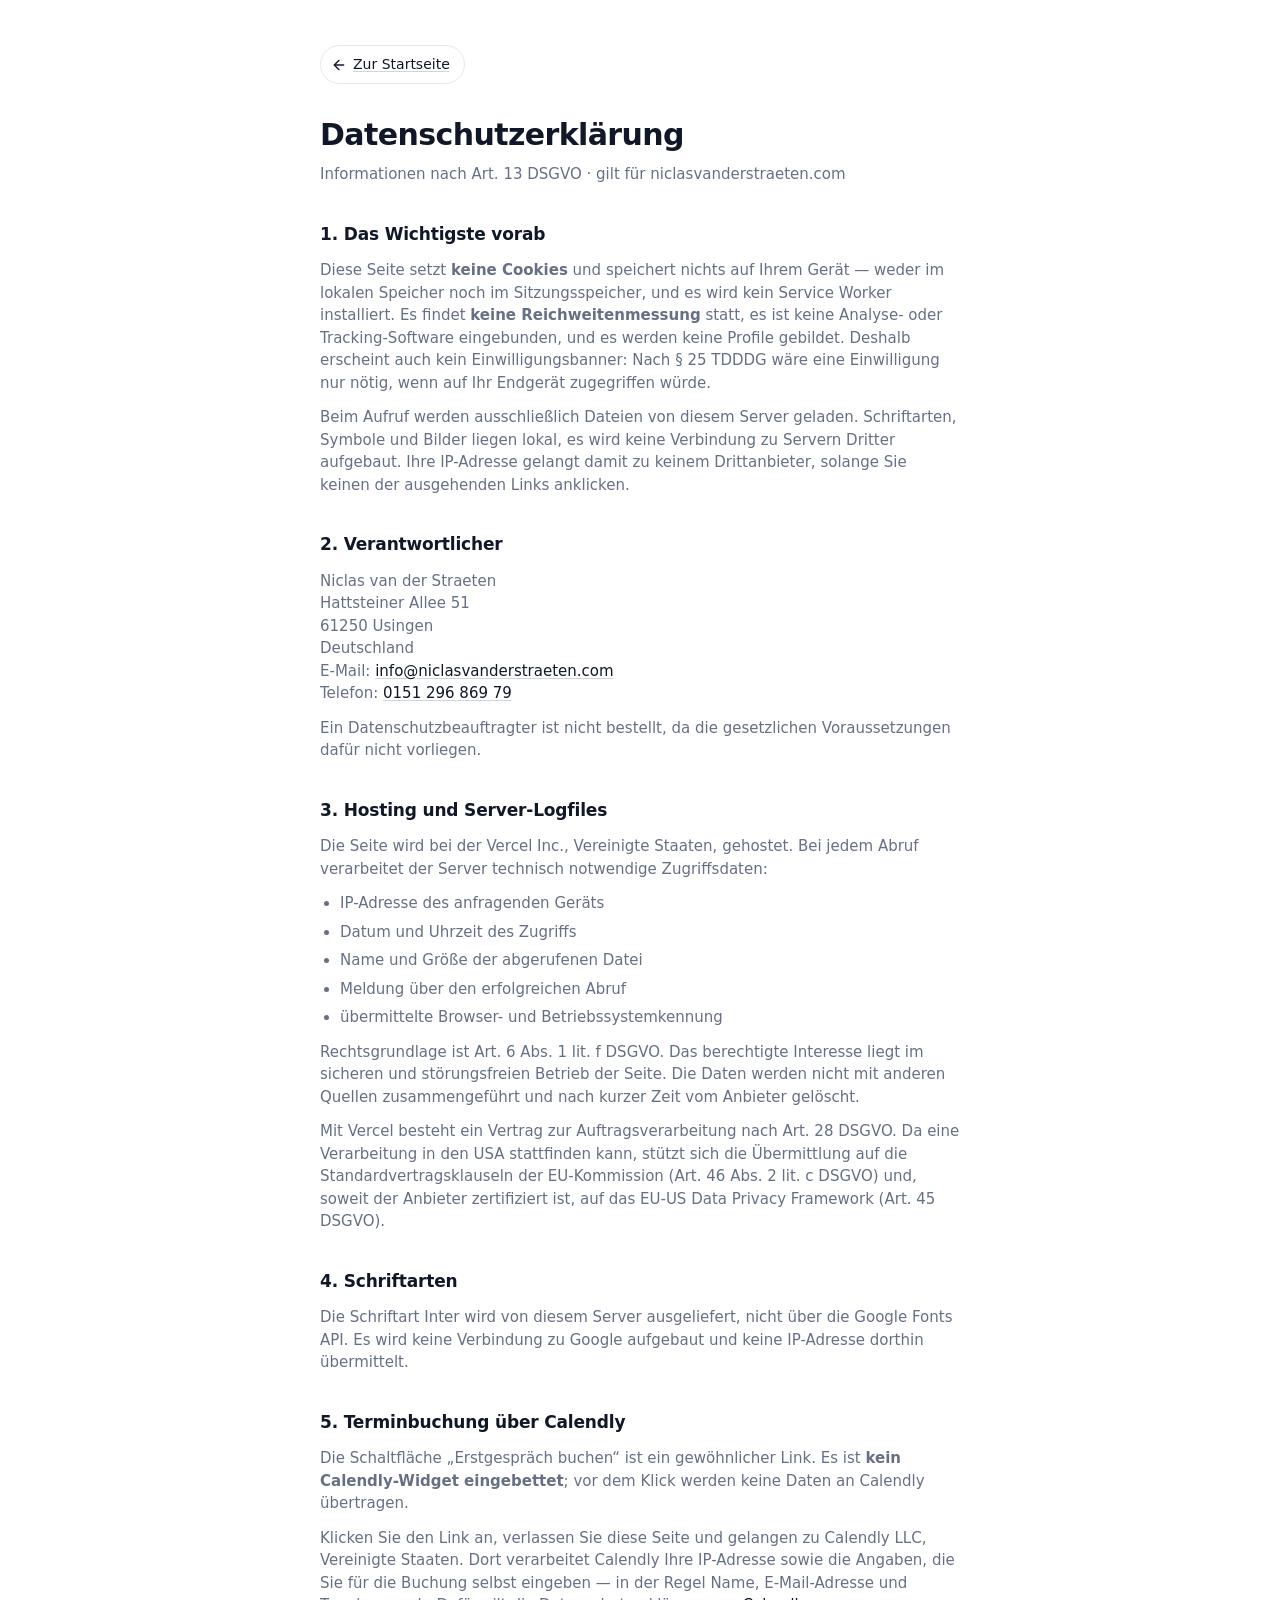
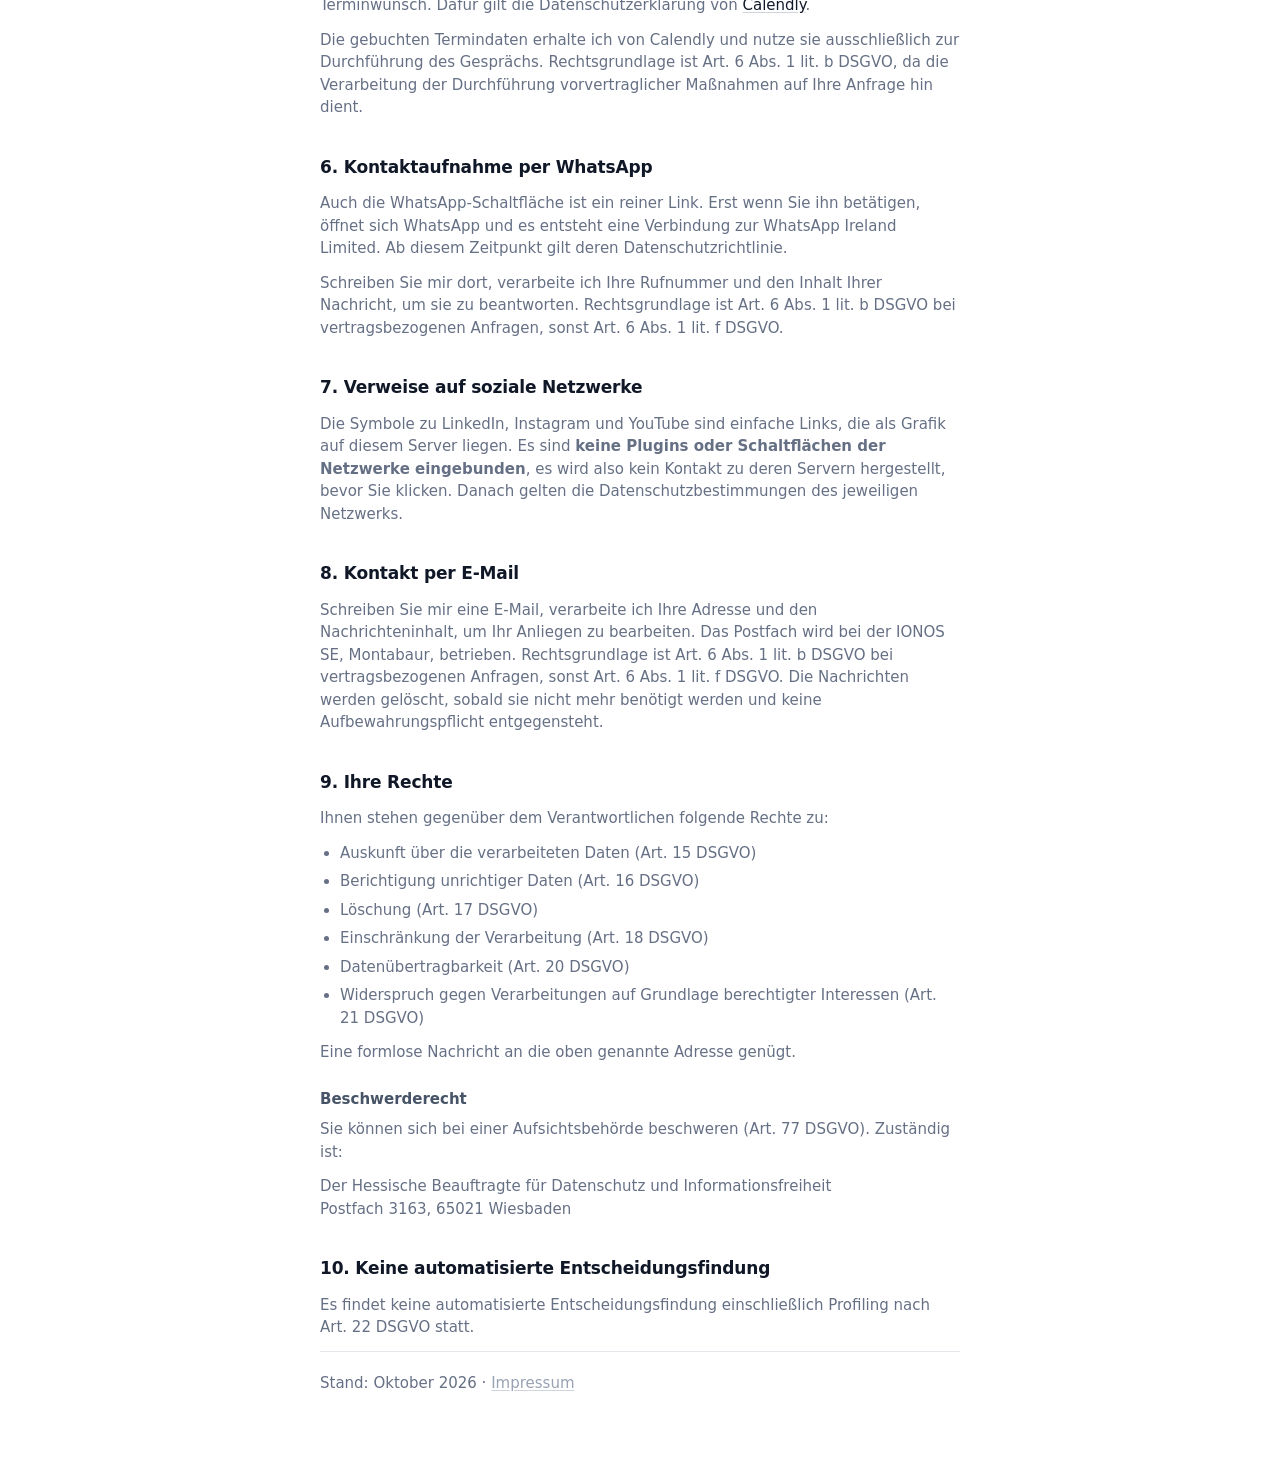
==== datenschutz.html @ b1cf5c78 "Serve the legal pages without the .html suffix cleanUrls in vercel.json makes /impressum and /datens" ====
<!DOCTYPE html>
<html lang="de">
<head>
  <meta charset="UTF-8" />
  <meta name="viewport" content="width=device-width, initial-scale=1.0" />
  <title>Datenschutz &middot; Niclas van der Straeten</title>
  <meta name="description" content="Informationen zur Datenverarbeitung nach Art. 13 DSGVO für niclasvanderstraeten.com." />
  <meta name="robots" content="noindex, follow" />
  <link rel="preload" href="assets/fonts/inter-latin-400.woff2" as="font" type="font/woff2" crossorigin />
  <link rel="stylesheet" href="styles.css" />
  <link rel="stylesheet" href="legal.css" />
</head>
<body>
  <a class="skip-link" href="#main">Zum Inhalt springen</a>

  <main id="main" class="legal">
    <a class="legal-back" href="/">
      <svg viewBox="0 0 24 24" fill="none" stroke="currentColor" stroke-width="2"
           stroke-linecap="round" stroke-linejoin="round" aria-hidden="true"><path d="M19 12H5"/><path d="m12 19-7-7 7-7"/></svg>
      Zur Startseite
    </a>

    <h1>Datenschutzerkl&auml;rung</h1>
    <p class="legal__meta">Informationen nach Art. 13 DSGVO &middot; gilt f&uuml;r niclasvanderstraeten.com</p>

    <section>
      <h2>1. Das Wichtigste vorab</h2>
      <p>
        Diese Seite setzt <strong>keine Cookies</strong> und speichert nichts auf
        Ihrem Ger&auml;t &mdash; weder im lokalen Speicher noch im Sitzungsspeicher,
        und es wird kein Service Worker installiert. Es findet
        <strong>keine Reichweitenmessung</strong> statt, es ist keine Analyse-
        oder Tracking-Software eingebunden, und es werden keine Profile gebildet.
        Deshalb erscheint auch kein Einwilligungsbanner: Nach &sect; 25 TDDDG w&auml;re
        eine Einwilligung nur n&ouml;tig, wenn auf Ihr Endger&auml;t zugegriffen w&uuml;rde.
      </p>
      <p>
        Beim Aufruf werden ausschlie&szlig;lich Dateien von diesem Server geladen.
        Schriftarten, Symbole und Bilder liegen lokal, es wird keine Verbindung
        zu Servern Dritter aufgebaut. Ihre IP-Adresse gelangt damit zu keinem
        Drittanbieter, solange Sie keinen der ausgehenden Links anklicken.
      </p>
    </section>

    <section>
      <h2>2. Verantwortlicher</h2>
      <address>
        Niclas van der Straeten<br />
        Hattsteiner Allee 51<br />
        61250 Usingen<br />
        Deutschland<br />
        E-Mail: <a href="mailto:info@niclasvanderstraeten.com">info@niclasvanderstraeten.com</a><br />
        Telefon: <a href="tel:+4915129686979">0151 296 869 79</a>
      </address>
      <p>
        Ein Datenschutzbeauftragter ist nicht bestellt, da die gesetzlichen
        Voraussetzungen daf&uuml;r nicht vorliegen.
      </p>
    </section>

    <section>
      <h2>3. Hosting und Server-Logfiles</h2>
      <p>
        Die Seite wird bei der Vercel Inc., Vereinigte Staaten, gehostet. Bei
        jedem Abruf verarbeitet der Server technisch notwendige Zugriffsdaten:
      </p>
      <ul>
        <li>IP-Adresse des anfragenden Ger&auml;ts</li>
        <li>Datum und Uhrzeit des Zugriffs</li>
        <li>Name und Gr&ouml;&szlig;e der abgerufenen Datei</li>
        <li>Meldung &uuml;ber den erfolgreichen Abruf</li>
        <li>&uuml;bermittelte Browser- und Betriebssystemkennung</li>
      </ul>
      <p>
        Rechtsgrundlage ist Art. 6 Abs. 1 lit. f DSGVO. Das berechtigte Interesse
        liegt im sicheren und st&ouml;rungsfreien Betrieb der Seite. Die Daten werden
        nicht mit anderen Quellen zusammengef&uuml;hrt und nach kurzer Zeit vom
        Anbieter gel&ouml;scht.
      </p>
      <p>
        Mit Vercel besteht ein Vertrag zur Auftragsverarbeitung nach Art. 28
        DSGVO. Da eine Verarbeitung in den USA stattfinden kann, st&uuml;tzt sich die
        &Uuml;bermittlung auf die Standardvertragsklauseln der EU-Kommission
        (Art. 46 Abs. 2 lit. c DSGVO) und, soweit der Anbieter zertifiziert ist,
        auf das EU-US Data Privacy Framework (Art. 45 DSGVO).
      </p>
    </section>

    <section>
      <h2>4. Schriftarten</h2>
      <p>
        Die Schriftart Inter wird von diesem Server ausgeliefert, nicht &uuml;ber die
        Google Fonts API. Es wird keine Verbindung zu Google aufgebaut und keine
        IP-Adresse dorthin &uuml;bermittelt.
      </p>
    </section>

    <section>
      <h2>5. Terminbuchung &uuml;ber Calendly</h2>
      <p>
        Die Schaltfl&auml;che &bdquo;Erstgespr&auml;ch buchen&ldquo; ist ein gew&ouml;hnlicher
        Link. Es ist <strong>kein Calendly-Widget eingebettet</strong>; vor dem
        Klick werden keine Daten an Calendly &uuml;bertragen.
      </p>
      <p>
        Klicken Sie den Link an, verlassen Sie diese Seite und gelangen zu
        Calendly LLC, Vereinigte Staaten. Dort verarbeitet Calendly Ihre
        IP-Adresse sowie die Angaben, die Sie f&uuml;r die Buchung selbst eingeben
        &mdash; in der Regel Name, E-Mail-Adresse und Terminwunsch. Daf&uuml;r gilt die
        Datenschutzerkl&auml;rung von
        <a href="https://calendly.com/de/privacy" target="_blank" rel="noopener noreferrer">Calendly</a>.
      </p>
      <p>
        Die gebuchten Termindaten erhalte ich von Calendly und nutze sie
        ausschlie&szlig;lich zur Durchf&uuml;hrung des Gespr&auml;chs. Rechtsgrundlage ist
        Art. 6 Abs. 1 lit. b DSGVO, da die Verarbeitung der Durchf&uuml;hrung
        vorvertraglicher Ma&szlig;nahmen auf Ihre Anfrage hin dient.
      </p>
    </section>

    <section>
      <h2>6. Kontaktaufnahme per WhatsApp</h2>
      <p>
        Auch die WhatsApp-Schaltfl&auml;che ist ein reiner Link. Erst wenn Sie ihn
        bet&auml;tigen, &ouml;ffnet sich WhatsApp und es entsteht eine Verbindung zur
        WhatsApp Ireland Limited. Ab diesem Zeitpunkt gilt deren
        Datenschutzrichtlinie.
      </p>
      <p>
        Schreiben Sie mir dort, verarbeite ich Ihre Rufnummer und den Inhalt
        Ihrer Nachricht, um sie zu beantworten. Rechtsgrundlage ist
        Art. 6 Abs. 1 lit. b DSGVO bei vertragsbezogenen Anfragen, sonst
        Art. 6 Abs. 1 lit. f DSGVO.
      </p>
    </section>

    <section>
      <h2>7. Verweise auf soziale Netzwerke</h2>
      <p>
        Die Symbole zu LinkedIn, Instagram und YouTube sind einfache Links, die
        als Grafik auf diesem Server liegen. Es sind <strong>keine Plugins oder
        Schaltfl&auml;chen der Netzwerke eingebunden</strong>, es wird also kein
        Kontakt zu deren Servern hergestellt, bevor Sie klicken. Danach gelten
        die Datenschutzbestimmungen des jeweiligen Netzwerks.
      </p>
    </section>

    <section>
      <h2>8. Kontakt per E-Mail</h2>
      <p>
        Schreiben Sie mir eine E-Mail, verarbeite ich Ihre Adresse und den
        Nachrichteninhalt, um Ihr Anliegen zu bearbeiten. Das Postfach wird bei
        der IONOS SE, Montabaur, betrieben. Rechtsgrundlage ist
        Art. 6 Abs. 1 lit. b DSGVO bei vertragsbezogenen Anfragen, sonst
        Art. 6 Abs. 1 lit. f DSGVO. Die Nachrichten werden gel&ouml;scht, sobald sie
        nicht mehr ben&ouml;tigt werden und keine Aufbewahrungspflicht entgegensteht.
      </p>
    </section>

    <section>
      <h2>9. Ihre Rechte</h2>
      <p>Ihnen stehen gegen&uuml;ber dem Verantwortlichen folgende Rechte zu:</p>
      <ul>
        <li>Auskunft &uuml;ber die verarbeiteten Daten (Art. 15 DSGVO)</li>
        <li>Berichtigung unrichtiger Daten (Art. 16 DSGVO)</li>
        <li>L&ouml;schung (Art. 17 DSGVO)</li>
        <li>Einschr&auml;nkung der Verarbeitung (Art. 18 DSGVO)</li>
        <li>Daten&uuml;bertragbarkeit (Art. 20 DSGVO)</li>
        <li>Widerspruch gegen Verarbeitungen auf Grundlage berechtigter Interessen (Art. 21 DSGVO)</li>
      </ul>
      <p>
        Eine formlose Nachricht an die oben genannte Adresse gen&uuml;gt.
      </p>
      <h3>Beschwerderecht</h3>
      <p>
        Sie k&ouml;nnen sich bei einer Aufsichtsbeh&ouml;rde beschweren (Art. 77 DSGVO).
        Zust&auml;ndig ist:
      </p>
      <address>
        Der Hessische Beauftragte f&uuml;r Datenschutz und Informationsfreiheit<br />
        Postfach 3163, 65021 Wiesbaden
      </address>
    </section>

    <section>
      <h2>10. Keine automatisierte Entscheidungsfindung</h2>
      <p>
        Es findet keine automatisierte Entscheidungsfindung einschlie&szlig;lich
        Profiling nach Art. 22 DSGVO statt.
      </p>
    </section>

    <p class="legal__footer">
      Stand: Oktober 2026 &middot;
      <a href="/impressum">Impressum</a>
    </p>
  </main>
</body>
</html>
---- styles.css ----
/* Locally hosted Inter (OFL) — no external requests, DSGVO-friendly */
@font-face {
  font-family: "Inter";
  font-style: normal;
  font-weight: 400;
  font-display: swap;
  src: url("assets/fonts/inter-latin-400.woff2") format("woff2");
}
@font-face {
  font-family: "Inter";
  font-style: normal;
  font-weight: 500;
  font-display: swap;
  src: url("assets/fonts/inter-latin-500.woff2") format("woff2");
}
@font-face {
  font-family: "Inter";
  font-style: normal;
  font-weight: 600;
  font-display: swap;
  src: url("assets/fonts/inter-latin-600.woff2") format("woff2");
}
@font-face {
  font-family: "Inter";
  font-style: normal;
  font-weight: 700;
  font-display: swap;
  src: url("assets/fonts/inter-latin-700.woff2") format("woff2");
}

:root {
  /* Light, professional palette (cool neutral, monochrome-led) */
  --surface: #ffffff;
  --tile: #f4f5f7;

  --text: #101828;
  --text-muted: #667085;
  --label: #98a2b3;

  --border: #e4e7ec;
  --border-hover: #d0d5dd;

  /* Abschnitts-Labels: kontraststark, aber dunkler Grauton statt Schwarz */
  --label-strong: #475467;

  /* Primary CTA — confident blue accent */
  --ink: #101828;
  --ink-hover: #1d2433;
  --primary-text: #ffffff;
  --primary-gradient: linear-gradient(90deg, #0039c4 0%, #2b76ff 100%);
  --primary-gradient-hover: linear-gradient(90deg, #002fa4 0%, #1b63ee 100%);

  /* Neutrales Schwarz statt des blaustichigen --ink */
  --whatsapp: #25d366;
  --whatsapp-hover: #1fb855;

  --social: #475467;

  --focus-ring: #0050f6;
  --radius: 10px;
  --gap: 12px;
  --max-w: 480px;
}

* {
  box-sizing: border-box;
}

html {
  -webkit-text-size-adjust: 100%;
  overflow-x: hidden;
}

body {
  position: relative;
  margin: 0;
  min-height: 100vh;
  min-height: 100dvh;
  overflow-x: hidden;
  padding:
    max(clamp(20px, 5vh, 52px), env(safe-area-inset-top))
    max(16px, env(safe-area-inset-right))
    max(20px, env(safe-area-inset-bottom))
    max(16px, env(safe-area-inset-left));
  display: flex;
  flex-direction: column;
  align-items: center;
  justify-content: flex-start;
  font-family: "Inter", system-ui, -apple-system, "Segoe UI", Roboto, sans-serif;
  color: var(--text);
  background: #ffffff;
  line-height: 1.5;
}

.skip-link {
  position: absolute;
  left: -9999px;
  top: 0;
  background: var(--ink);
  color: #fff;
  padding: 10px 16px;
  border-radius: 8px;
  z-index: 20;
}
.skip-link:focus {
  left: 16px;
  top: 16px;
}

.card {
  position: relative;
  z-index: 1;
  width: min(100% - 32px, var(--max-w));
  margin-inline: auto;
  /* Füllt die Bildschirmhöhe, damit der Footer unten andocken kann */
  flex: 1 1 auto;
  display: flex;
  flex-direction: column;
  gap: clamp(24px, 3.4vh, 34px);
}
@media (max-width: 360px) {
  .card {
    width: min(100% - 24px, var(--max-w));
  }
}

/* ---------- Profile ---------- */
.profile {
  /* Teilt den Freiraum mit dem Footer, statt alles nach oben zu drücken */
  margin-top: auto;
  text-align: center;
  display: flex;
  flex-direction: column;
  align-items: center;
  gap: clamp(10px, 1.4vw, 16px);
}

.avatar {
  width: var(--avatar-size);
  height: var(--avatar-size);
  border-radius: 50%;
  object-fit: cover;
  aspect-ratio: 1 / 1;
  /* Auf weißem Grund wäre ein weißer Ring unsichtbar — der Ring übernimmt
     deshalb selbst die Kante, statt sie an den Schatten abzugeben. */
  border: 3px solid var(--tile);
  box-shadow:
    0 10px 28px rgba(16, 24, 40, 0.12),
    0 0 0 1px var(--border-hover);
  background: var(--tile);
}
.avatar--fallback {
  display: block;
}

/* Das Porträt öffnet den Text über mich. Das kleine Zeichen am Rand macht
   sichtbar, dass hier etwas dahintersteckt — ein blankes Foto liest sonst
   niemand als Schaltfläche. */
.avatar-button {
  /* Eine einzige Stellschraube für die Bildgröße — das Zeichen am Rand
     rechnet damit und rutscht nicht vom Kreis herunter */
  --avatar-size: clamp(112px, 30vw, 140px);
  position: relative;
  display: block;
  padding: 0;
  border: 0;
  border-radius: 50%;
  background: none;
  line-height: 0;
  cursor: pointer;
  transition: transform 0.22s cubic-bezier(0.22, 1, 0.36, 1);
}
.avatar-button:focus-visible {
  outline: 3px solid var(--focus-ring);
  outline-offset: 5px;
}
.avatar-button:active {
  transform: scale(0.97);
}
.avatar-button__hint {
  position: absolute;
  /* Der Kreis liegt auf halber Diagonale weiter innen als die Ecke des
     Kastens. Der Abstand muss deshalb mit der Bildgröße wachsen, sonst
     schwebt das Zeichen bei großem Bild neben dem Porträt. */
  right: calc(var(--avatar-size) * 0.1464 - 14.4px);
  bottom: calc(var(--avatar-size) * 0.1464 - 14.4px);
  display: grid;
  place-items: center;
  width: 26px;
  height: 26px;
  border-radius: 50%;
  border: 2px solid #ffffff;
  background: var(--label-strong);
  color: #ffffff;
  box-shadow: 0 2px 8px rgba(16, 24, 40, 0.22);
  transition: background-color 0.18s ease;
}
.avatar-button__hint svg {
  width: 15px;
  height: 15px;
}

@media (hover: hover) and (pointer: fine) {
  .avatar-button:hover {
    transform: translateY(-2px);
  }
  .avatar-button:hover .avatar-button__hint {
    background: var(--text);
  }
}

.name {
  margin: 0;
  font-size: clamp(1.5rem, 5vw, 1.9rem);
  font-weight: 700;
  letter-spacing: -0.035em;
  color: var(--text);
}

.bio {
  margin: 0;
  max-width: 50ch;
  color: var(--text-muted);
  font-size: clamp(0.92rem, 2.6vw, 1rem);
}
.bio strong {
  color: var(--text);
  font-weight: 600;
}
/* Leistungszeile eine Stufe leiser als die Rollenzeile darüber. Die
   kleinere Stufe hält sie außerdem auf einer Zeile — bei voller Größe
   bricht sie auf dem Telefon um. */
.bio__services {
  color: var(--label);
  font-size: 0.93em;
}

/* ---------- Social icons ---------- */
.socials-list {
  list-style: none;
  /* Negativ, weil die 46px-Flächen der Icons selbst schon Luft mitbringen:
     mit dem vollen Profil-Abstand hing die Reihe vom Kopf ab. */
  margin: -4px 0 0;
  padding: 0;
  display: flex;
  gap: 12px;
}

.social-btn {
  width: 46px;
  height: 46px;
  display: inline-grid;
  place-items: center;
  border-radius: 13px;
  background: transparent;
  border: 1px solid transparent;
  color: var(--social);
  box-shadow: none;
  transition:
    color 0.18s ease,
    background-color 0.18s ease,
    border-color 0.18s ease,
    box-shadow 0.18s ease,
    transform 0.18s ease;
}
/* Markenfarben: Wiedererkennung schlägt hier die monochrome Zurückhaltung */
.social-btn--linkedin {
  color: #0a66c2;
}
.social-btn--youtube {
  color: #ff0000;
}
/* Instagram hat keine Volltonfarbe — der Verlauf steckt im SVG selbst */
.social-btn--instagram svg path {
  fill: url(#ig-gradient);
}

.social-btn__icon {
  display: inline-flex;
}
.social-btn svg {
  width: 25px;
  height: 25px;
  display: block;
  /* Markenfarben leicht zurückgenommen, damit sie den CTA nicht überstrahlen */
  filter: saturate(0.8);
  opacity: 0.88;
  transition:
    filter 0.18s ease,
    opacity 0.18s ease;
}

/* ---------- Link lists ---------- */
.links-list {
  list-style: none;
  margin: 0;
  padding: 0;
  display: flex;
  flex-direction: column;
  gap: var(--gap);
}

.btn {
  position: relative;
  display: flex;
  align-items: center;
  justify-content: flex-start;
  gap: 14px;
  width: 100%;
  min-height: 68px;
  padding: 12px 18px;
  border-radius: var(--radius);
  font-size: 1rem;
  font-weight: 600;
  text-decoration: none;
  cursor: pointer;
  transition: transform 0.2s ease, background 0.2s ease,
    box-shadow 0.2s ease, border-color 0.2s ease;
}

@media (max-width: 480px) {
  .btn {
    min-height: 64px;
    padding: 10px 14px;
  }
}

.btn__icon {
  display: inline-flex;
  align-items: center;
  justify-content: center;
  flex: 0 0 auto;
  width: 46px;
  height: 46px;
  border-radius: 8px;
  background: var(--tile);
  border: 1px solid var(--border);
  overflow: hidden;
}
.btn__icon svg {
  width: 22px;
  height: 22px;
  display: block;
}
/* Brand logos sit on white so their colours stay crisp */
.btn__icon--image {
  background: #ffffff;
}
.btn__icon--image img {
  width: 100%;
  height: 100%;
  object-fit: cover;
  display: block;
}

/* E-Mail icon — neutral tile, dark outline envelope */
.btn__icon--mail-outline {
  width: 46px;
  height: 46px;
  border-radius: 8px;
  color: var(--text);
  background: var(--tile);
  border: 1px solid var(--border);
}
.btn__icon--mail-outline svg {
  width: 24px;
  height: 24px;
}

.btn__text {
  display: flex;
  flex-direction: column;
  align-items: flex-start;
  justify-content: center;
  gap: 3px;
  min-width: 0;
  text-align: left;
}
.btn__title {
  font-weight: 600;
  line-height: 1.25;
  overflow-wrap: anywhere;
}
.btn__subtitle {
  font-weight: 400;
  font-size: 0.82rem;
  line-height: 1.2;
  color: var(--text-muted);
  overflow-wrap: anywhere;
}

.btn__chevron {
  display: inline-flex;
  align-items: center;
  flex: 0 0 auto;
  margin-left: auto;
  padding-left: 6px;
  opacity: 0.35;
  transition: transform 0.2s ease, opacity 0.2s ease;
}
.btn__chevron svg {
  width: 18px;
  height: 18px;
  display: block;
}

/* Shared focus state — visible without relying on colour alone */
.btn:focus-visible,
.social-btn:focus-visible,
.skip-link:focus-visible {
  outline: 3px solid var(--focus-ring);
  outline-offset: 3px;
}

/* ---------- Primary variant (Calendly CTA) ---------- */
.btn--primary {
  color: var(--primary-text);
  background: var(--primary-gradient);
  border: 1px solid transparent;
  box-shadow: 0 8px 22px rgba(0, 80, 246, 0.24);
  font-weight: 700;
}
.btn--primary .btn__icon {
  background: rgba(255, 255, 255, 0.12);
  border-color: rgba(255, 255, 255, 0.16);
}
.btn--primary .btn__subtitle {
  color: rgba(255, 255, 255, 0.72);
}
.btn--primary .btn__chevron {
  opacity: 0.85;
}

/* ---------- Secondary variant (white surface) ---------- */
.btn--glass {
  color: var(--text);
  background: var(--surface);
  border: 1px solid var(--border);
  box-shadow:
    0 1px 2px rgba(16, 24, 40, 0.04),
    0 6px 16px rgba(16, 24, 40, 0.06);
}

/* ---------- WhatsApp variant (Immobilie anbieten) ---------- */
.btn--whatsapp {
  color: var(--text);
  background: var(--surface);
  border: 1px solid var(--border);
  box-shadow:
    0 1px 2px rgba(16, 24, 40, 0.04),
    0 6px 16px rgba(16, 24, 40, 0.06);
}
.btn--whatsapp .btn__icon {
  background: var(--whatsapp);
  border-color: var(--whatsapp);
  color: #ffffff;
}

/* ---------- Ankündigung (noch nicht verlinkt) ---------- */
.btn--soon {
  cursor: default;
  color: var(--text-muted);
  box-shadow: 0 1px 2px rgba(16, 24, 40, 0.04);
}
.btn--soon .btn__icon--image img {
  filter: grayscale(1);
  opacity: 0.8;
}
.btn--soon .btn__subtitle {
  color: var(--label);
}

/* ---------- VDSolutions variant (dunkle Markenfläche) ----------
   Steht nach .btn--soon, damit die dunkle Fläche die gedämpften Farben
   der Ankündigungs-Kachel überschreibt. */
.btn--vds {
  color: #ffffff;
  /* Sehr dunkles Anthrazit statt Schwarz, Schatten flacher als beim CTA:
     die Kachel bleibt eine Dark Card, führt aber nicht. */
  background: #161a24;
  border: 1px solid rgba(255, 255, 255, 0.07);
  box-shadow:
    0 1px 2px rgba(16, 24, 40, 0.05),
    0 4px 12px rgba(16, 24, 40, 0.1);
}
.btn--vds .btn__subtitle {
  color: rgba(255, 255, 255, 0.52);
}
.btn--vds .btn__icon--image img {
  filter: none;
  opacity: 1;
}

/* ---------- Über mich (Dialog) ----------
   Liegt über der Seite statt in ihr: der Fließtext würde den Stapel sonst
   auseinanderziehen und den CTA nach unten drücken. Ein- und Ausblenden
   laufen über @starting-style, damit auch das Schließen animiert. */
.about-dialog {
  flex-direction: column;
  width: min(430px, calc(100vw - 32px));
  max-height: min(84vh, 680px);
  padding: 0;
  border: 1px solid var(--border);
  border-radius: 22px;
  background: var(--surface);
  box-shadow: 0 24px 64px rgba(16, 24, 40, 0.24);
  opacity: 0;
  transform: translateY(14px) scale(0.97);
  transition:
    opacity 0.3s ease,
    transform 0.3s cubic-bezier(0.22, 1, 0.36, 1),
    overlay 0.3s allow-discrete,
    display 0.3s allow-discrete;
}
/* display erst hier: sonst überschriebe es das display:none des Browsers
   für den geschlossenen Dialog */
.about-dialog[open] {
  display: flex;
  opacity: 1;
  transform: none;
}
@starting-style {
  .about-dialog[open] {
    opacity: 0;
    transform: translateY(14px) scale(0.97);
  }
}

.about-dialog::backdrop {
  background: rgba(16, 24, 40, 0.5);
  backdrop-filter: blur(4px);
  opacity: 0;
  transition:
    opacity 0.3s ease,
    overlay 0.3s allow-discrete,
    display 0.3s allow-discrete;
}
.about-dialog[open]::backdrop {
  opacity: 1;
}
@starting-style {
  .about-dialog[open]::backdrop {
    opacity: 0;
  }
}

/* Die Seite darunter soll nicht mitscrollen, während der Dialog offen ist */
body:has(.about-dialog[open]) {
  overflow: hidden;
}

/* Kopfzeile außerhalb des Scrollbereichs: Überschrift und Schließen-Knopf
   bleiben stehen, damit man mitten im Text weiß, worum es geht und wie man
   wieder herauskommt. */
.about-dialog__bar {
  flex: 0 0 auto;
  display: flex;
  align-items: center;
  gap: 8px;
  /* Links bündig mit dem Fließtext darunter; rechts darf es enger sein,
     damit die Überschrift auf schmalen Geräten in eine Zeile passt. */
  padding: 14px clamp(10px, 3vw, 20px) 14px clamp(22px, 5vw, 30px);
  border-bottom: 1px solid var(--border);
}
.about-dialog__title {
  margin: 0;
  margin-right: auto;
  color: var(--text);
  /* Muss neben dem Schließen-Knopf in eine Zeile passen; auf schmalen
     Geräten reicht die Breite dafür erst bei der kleineren Stufe. */
  font-size: clamp(0.86rem, 3.4vw, 1.04rem);
  font-weight: 600;
  letter-spacing: -0.015em;
  line-height: 1.35;
}
.about-dialog__close {
  display: grid;
  place-items: center;
  width: 32px;
  height: 32px;
  padding: 0;
  border: 0;
  border-radius: 50%;
  background: none;
  color: var(--label);
  cursor: pointer;
  transition: color 0.18s ease, background-color 0.18s ease;
}
.about-dialog__close svg {
  width: 17px;
  height: 17px;
}
.about-dialog__close:focus-visible {
  outline: 3px solid var(--focus-ring);
  outline-offset: 2px;
}

@media (hover: hover) and (pointer: fine) {
  .about-dialog__close:hover {
    color: var(--text);
    background-color: rgba(16, 24, 40, 0.06);
  }
}

.about {
  /* min-height: 0 lässt das Flex-Kind schrumpfen, sonst scrollt es nicht */
  min-height: 0;
  overflow-y: auto;
  overscroll-behavior: contain;
  padding: 18px clamp(22px, 5vw, 30px) 40px;
  text-align: left;
  color: var(--text-muted);
  font-size: 0.88rem;
  line-height: 1.72;
  /* Weicher Auslauf an der Unterkante: zeigt, dass der Text weitergeht,
     statt ihn hart abzuschneiden. Der Innenabstand unten ist größer als
     der Verlauf, damit die letzte Zeile am Ende voll deckend steht. */
  mask-image: linear-gradient(to bottom, #000 calc(100% - 32px), transparent);
}
/* Werdegang als Zeitstrahl: die Jahreszahlen tragen die Struktur, der
   Strich verbindet sie zu einem Weg statt zu einer losen Liste. */
.timeline {
  margin: 0;
  padding: 0;
  list-style: none;
}
.timeline__step {
  position: relative;
  display: grid;
  grid-template-columns: auto 1fr;
  align-items: baseline;
  gap: 0 9px;
  /* Platz links für Punkt und Linie */
  padding: 0 0 16px 22px;
}
.timeline__step:last-child {
  padding-bottom: 0;
}
/* Farbverlauf des Werdegangs: je Schritt die eigene Farbe (--dot) und die des
   folgenden (--dot-next). Der Strich blendet zwischen beiden über, dadurch
   wirkt die Kette trotz einzeln gefärbter Abschnitte wie ein Verlauf. */
.timeline__step:nth-child(1) { --dot: #bfd4ff; --dot-next: #9ab8fb; --enter: 0.16s; }
.timeline__step:nth-child(2) { --dot: #9ab8fb; --dot-next: #6e97f4; --enter: 0.28s; }
.timeline__step:nth-child(3) { --dot: #6e97f4; --dot-next: #4376e9; --enter: 0.40s; }
.timeline__step:nth-child(4) { --dot: #4376e9; --dot-next: #1d55d8; --enter: 0.52s; }
.timeline__step:nth-child(5) { --dot: #1d55d8; --dot-next: #0039c4; --enter: 0.64s; }
.timeline__step:nth-child(6) { --dot: #0039c4;                       --enter: 0.76s; }

/* Punkt */
.timeline__step::before {
  content: "";
  position: absolute;
  left: 0;
  /* an der Mittellinie der ersten Textzeile ausgerichtet */
  top: 0.42em;
  width: 12px;
  height: 12px;
  border-radius: 50%;
  background: var(--dot);
}
/* Verbindungsstrich zum nächsten Punkt */
.timeline__step::after {
  content: "";
  position: absolute;
  /* mittig unter dem 12px breiten Punkt */
  left: 5px;
  top: calc(0.42em + 12px);
  bottom: 1px;
  width: 2px;
  background: linear-gradient(to bottom, var(--dot), var(--dot-next));
}

/* ---------- Aufbau des Werdegangs beim Öffnen ----------
   Der Dialog ist geschlossen display:none; beim Öffnen gilt er als neu
   eingeblendet und die Animationen starten von selbst wieder — deshalb
   braucht es dafür kein JavaScript.

   Reihenfolge je Schritt: Punkt setzen, Text dazu, dann wächst die Linie
   zum nächsten Punkt. Dadurch liest es sich als ein Weg, der entsteht. */
@keyframes timelineRow {
  from {
    opacity: 0;
    transform: translateY(8px);
  }
  to {
    opacity: 1;
    transform: translateY(0);
  }
}
@keyframes timelineDot {
  from {
    opacity: 0;
    transform: scale(0.2);
  }
  to {
    opacity: 1;
    transform: scale(1);
  }
}
@keyframes timelineLine {
  from {
    transform: scaleY(0);
  }
  to {
    transform: scaleY(1);
  }
}

.timeline__step {
  animation: timelineRow 0.6s cubic-bezier(0.22, 1, 0.36, 1) both;
  animation-delay: var(--enter);
}
.timeline__step::before {
  /* leichter Überschwung, damit der Punkt „einrastet“ statt nur aufzutauchen */
  animation: timelineDot 0.5s cubic-bezier(0.34, 1.56, 0.64, 1) both;
  animation-delay: var(--enter);
}
.timeline__step::after {
  transform-origin: top;
  animation: timelineLine 0.45s cubic-bezier(0.33, 1, 0.68, 1) both;
  /* erst wenn der Punkt steht, läuft die Linie weiter nach unten */
  animation-delay: calc(var(--enter) + 0.16s);
}
.about-cta {
  animation: timelineRow 0.6s cubic-bezier(0.22, 1, 0.36, 1) both;
  /* schließt an den letzten Schritt (0.76s) an */
  animation-delay: 0.92s;
}
.timeline__step:last-child::after {
  display: none;
}
/* Heute: Hof um den kräftigsten Punkt, damit das Auge am Ziel hängen bleibt */
.timeline__step--current::before {
  box-shadow: 0 0 0 4px rgba(0, 57, 196, 0.14);
}
.timeline__year {
  /* gleiche Ziffernbreite, damit die Jahre exakt untereinander stehen */
  font-variant-numeric: tabular-nums;
  font-size: 0.78rem;
  font-weight: 600;
  letter-spacing: 0.02em;
  color: var(--label);
  line-height: 1.6;
}
.timeline__label {
  color: var(--text-muted);
  font-size: 0.86rem;
  line-height: 1.55;
}
.timeline__step--current .timeline__year,
.timeline__step--current .timeline__label {
  color: var(--text);
}
.timeline__step--current .timeline__label {
  font-weight: 500;
}

/* Unter 340px reicht die Spalte für den längsten Einzeiler nicht mehr;
   dann lieber Jahr über die Zeile als ein Umbruch mitten im Text. */
@media (max-width: 340px) {
  .timeline__step {
    grid-template-columns: 1fr;
    gap: 1px;
  }
}

/* Weiterführender Verweis am Ende des Werdegangs. Bewusst als Textzeile mit
   Trennlinie statt als Kachel: eine erhabene Fläche würde hier mit dem
   Erstgespräch-CTA auf der Seite darunter um die Aufmerksamkeit konkurrieren. */
.about-cta {
  display: flex;
  align-items: center;
  gap: 8px;
  margin-top: 20px;
  padding-top: 18px;
  border-top: 1px solid var(--border);
  color: var(--label-strong);
  font-size: 0.86rem;
  font-weight: 600;
  text-decoration: none;
  transition: color 0.18s ease;
}
.about-cta svg {
  width: 16px;
  height: 16px;
  /* Pfeil an die rechte Kante, damit die Zeile wie ein Weiter-Ziel liest */
  margin-left: auto;
  transition: transform 0.18s ease;
}
.about-cta:focus-visible {
  outline: 3px solid var(--focus-ring);
  outline-offset: 3px;
  border-radius: 4px;
}

/* Nur mit gesetzter URL reagieren — ohne href ist die Zeile reine Ankündigung */
@media (hover: hover) and (pointer: fine) {
  .about-cta[href]:hover {
    color: var(--text);
  }
  .about-cta[href]:hover svg {
    transform: translateX(3px);
  }
}

/* ---------- Aufklapper (Immobilien) ----------
   Als blanker Text sah die Zeile aus wie ein Rest, nicht wie etwas zum
   Antippen. Sie trägt deshalb dieselbe Fläche, die die Social-Icons beim
   Zeigen bekommen: leicht getönter Grund, feine Kante, weicher Schatten. */
.disclosure-summary {
  display: flex;
  align-items: center;
  gap: 8px;
  min-height: 52px;
  padding: 0 18px;
  border-radius: var(--radius);
  background-color: rgba(16, 24, 40, 0.04);
  border: 1px solid var(--border);
  box-shadow: 0 4px 12px rgba(16, 24, 40, 0.08);
  color: var(--text);
  text-align: left;
  cursor: pointer;
  list-style: none;
  transition: color 0.18s ease, background-color 0.2s ease,
    border-color 0.2s ease, box-shadow 0.2s ease;
}
@media (max-width: 480px) {
  .disclosure-summary {
    padding: 0 14px;
  }
}
.disclosure-summary .section-label {
  /* Der Innenabstand der Fläche übernimmt, was sonst das Label einrückt */
  margin: 0;
  padding-left: 0;
}
.disclosure-summary::-webkit-details-marker {
  display: none;
}
.disclosure-summary::marker {
  content: "";
}
.disclosure-summary:focus-visible {
  outline: 3px solid var(--focus-ring);
  outline-offset: 3px;
}
.disclosure-summary__chevron {
  flex: 0 0 auto;
  margin-left: auto;
  color: var(--label);
}
.disclosure-summary__chevron svg {
  width: 16px;
  height: 16px;
  display: block;
  transition: transform 0.2s ease;
}
.disclosure[open] .disclosure-summary__chevron svg {
  transform: rotate(180deg);
}

/* Aufgeklappte Buttons brauchen denselben Abstand wie ein Sektionsstapel */
.disclosure__panel {
  margin-top: var(--gap);
}

@media (hover: hover) and (pointer: fine) {
  .disclosure-summary:hover {
    background-color: rgba(16, 24, 40, 0.07);
    border-color: var(--border-hover);
    box-shadow: 0 6px 16px rgba(16, 24, 40, 0.1);
  }
  .disclosure-summary:hover .section-label,
  .disclosure-summary:hover .disclosure-summary__chevron {
    color: var(--text);
  }
}
.disclosure-summary:active {
  background-color: rgba(16, 24, 40, 0.09);
}

/* Beim Aufklappen kommen die Buttons nacheinander herein, statt hart zu
   erscheinen. Der Zustandswechsel startet die Animation jedes Mal neu. */
.disclosure[open] .disclosure__panel > li {
  animation: panel-reveal 0.42s cubic-bezier(0.22, 1, 0.36, 1) both;
}
.disclosure[open] .disclosure__panel > li:nth-child(2) {
  animation-delay: 0.09s;
}
@keyframes panel-reveal {
  from {
    opacity: 0;
    transform: translateY(-10px);
  }
}

/* ---------- Staggered entrance (once, on load) ----------
   Die Seite baut sich von oben nach unten auf: Porträt, Name, Text,
   Kanäle, dann die Abschnitte. Die Buttons tragen die Bewegung auf dem
   <li>, damit die Fläche selbst für Hover und Puls frei bleibt. */
@keyframes slideInUp {
  from {
    opacity: 0;
    transform: translateY(20px);
  }
  to {
    opacity: 1;
    transform: translateY(0);
  }
}
/* Das Porträt ist der Einstieg und kommt deshalb zusätzlich aus einer leichten
   Verkleinerung heraus — dieselbe Richtung und Kurve, nur etwas mehr Gewicht. */
@keyframes avatarReveal {
  from {
    opacity: 0;
    transform: translateY(20px) scale(0.92);
  }
  to {
    opacity: 1;
    transform: translateY(0) scale(1);
  }
}

.avatar,
.name,
.bio,
.socials,
#business-heading,
#main-links > li,
.link-section .disclosure-summary,
.footer {
  animation: slideInUp 0.8s cubic-bezier(0.22, 1, 0.36, 1) both;
  animation-delay: var(--enter);
}

.avatar {
  animation-name: avatarReveal;
  animation-duration: 0.9s;
  --enter: 0.06s;
}
.name {
  --enter: 0.17s;
}
.bio {
  --enter: 0.28s;
}
.socials {
  --enter: 0.39s;
}
#business-heading {
  --enter: 0.5s;
}
#main-links > li:nth-child(1) {
  --enter: 0.61s;
}
#main-links > li:nth-child(2) {
  --enter: 0.72s;
}
.link-section .disclosure-summary {
  --enter: 0.83s;
}
.footer {
  --enter: 0.94s;
}

/* Periodischer Hüpfer — zwei Sprünge, der zweite kleiner, dann Ruhe. Der
   Button trägt die Bewegung selbst; die Einblendung beim Laden sitzt auf
   dem <li> und kommt sich damit nicht in die Quere. */
@keyframes ctaBounce {
  0%, 68%, 100% {
    transform: translateY(0);
  }
  74% {
    transform: translateY(-7px);
  }
  80% {
    transform: translateY(0);
  }
  86% {
    transform: translateY(-3px);
  }
  92% {
    transform: translateY(0);
  }
}
/* Startet erst, wenn der Aufbau der Seite durch ist (letztes Element ~1,75 s) */
.btn--primary {
  animation: ctaBounce 4s cubic-bezier(0.34, 1.56, 0.64, 1) 2.6s infinite;
}

/* ---------- Hover / active micro-interactions ---------- */
@media (hover: hover) and (pointer: fine) {
  .social-btn:hover {
    transform: translateY(-3px);
    background-color: rgba(16, 24, 40, 0.04);
    border-color: var(--border);
    box-shadow: 0 4px 12px rgba(16, 24, 40, 0.08);
  }
  .social-btn:hover svg {
    filter: none;
    opacity: 1;
  }

  .btn:hover .btn__chevron {
    transform: translateX(4px);
    opacity: 0.6;
  }

  /* Der Hüpfer muss beim Zeigen aussetzen, sonst überschreibt er das
     transform des Hover-Zustands */
  .btn--primary:hover {
    animation: none;
    background: var(--primary-gradient-hover);
    transform: translateY(-2px);
    box-shadow: 0 12px 30px rgba(0, 80, 246, 0.38);
  }

  .btn--whatsapp:hover {
    transform: translateY(-2px);
    border-color: var(--border-hover);
    box-shadow:
      0 2px 4px rgba(16, 24, 40, 0.05),
      0 12px 26px rgba(16, 24, 40, 0.10);
  }
  .btn--whatsapp:hover .btn__icon {
    background: var(--whatsapp-hover);
    border-color: var(--whatsapp-hover);
  }

  .btn--glass:not(.btn--soon):hover {
    transform: translateY(-2px);
    border-color: var(--border-hover);
    box-shadow:
      0 2px 4px rgba(16, 24, 40, 0.05),
      0 12px 26px rgba(16, 24, 40, 0.10);
  }
}

.btn:active {
  transform: translateY(0);
}

/* ---------- Section (business / contact) ---------- */
.link-section {
  display: flex;
  flex-direction: column;
  gap: var(--gap);
}
.profile + .link-section {
  margin-top: clamp(-10px, -1vh, -6px);
}
.section-label {
  display: flex;
  align-items: center;
  gap: 7px;
  margin: 0 0 2px;
  padding-left: 4px;
  font-size: 0.75rem;
  font-weight: 600;
  text-transform: uppercase;
  letter-spacing: 0.12em;
  color: var(--label-strong);
  text-align: left;
}
.section-label__icon {
  display: inline-flex;
  flex: 0 0 auto;
}
.section-label__icon svg {
  width: 15px;
  height: 15px;
  display: block;
}


/* ---------- Footer ---------- */
.footer {
  /* Dockt unten an; das Padding sichert den Mindestabstand, wenn die
     Seite ohnehin schon die volle Höhe füllt. */
  margin-top: auto;
  padding-top: clamp(24px, 5vh, 48px);
  text-align: center;
  color: var(--text-muted);
  font-size: 0.82rem;
}
.footer p {
  margin: 0;
}
.footer-legal {
  margin-top: 4px !important;
  font-size: 0.76rem;
  color: var(--label);
}
.footer-legal a {
  color: inherit;
  text-decoration: none;
  transition: color 0.18s ease;
}
.footer-legal a:hover {
  color: var(--text-muted);
  text-decoration: underline;
}
.footer-legal a:focus-visible {
  outline: 3px solid var(--focus-ring);
  outline-offset: 3px;
  border-radius: 4px;
}

/* ---------- Reduced motion ---------- */
@media (prefers-reduced-motion: reduce) {
  *,
  *::before,
  *::after {
    transition-duration: 0.01ms !important;
    animation-duration: 0.01ms !important;
    /* Ohne das blieben gestaffelte Elemente wegen animation-fill-mode: both
       bis zu einer Sekunde unsichtbar, obwohl die Animation längst aus ist */
    animation-delay: 0.01ms !important;
    animation-iteration-count: 1 !important;
    scroll-behavior: auto !important;
  }
  .btn:hover,
  .btn--primary:hover,
  .btn--glass:hover,
  .social-btn:hover,
  .btn:hover .btn__chevron {
    transform: none !important;
  }
}
---- legal.css ----
/* ---------- Rechtstexte ----------
   Erbt Tokens, Schriftart und Body-Layout aus styles.css. Hier steht nur,
   was Fließtext braucht: eine breitere Spalte als die Linkliste (480px sind
   für Absätze zu schmal) und eine ruhige Hierarchie ohne Akzentfarben. */

.legal {
  width: 100%;
  max-width: 640px;
  margin: 0 auto;
  padding-bottom: 48px;
}

.legal-back {
  display: inline-flex;
  align-items: center;
  gap: 6px;
  margin-bottom: 28px;
  padding: 8px 14px 8px 10px;
  border: 1px solid var(--border);
  border-radius: 999px;
  background: var(--surface);
  color: var(--text-muted);
  font-size: 0.875rem;
  font-weight: 500;
  text-decoration: none;
  transition: border-color 0.2s ease, color 0.2s ease;
}
.legal-back svg {
  width: 16px;
  height: 16px;
}
.legal-back:focus-visible {
  outline: 3px solid var(--focus-ring);
  outline-offset: 3px;
}
@media (hover: hover) and (pointer: fine) {
  .legal-back:hover {
    border-color: var(--border-hover);
    color: var(--text);
  }
}

.legal h1 {
  margin: 0 0 6px;
  font-size: clamp(1.5rem, 5vw, 1.875rem);
  font-weight: 700;
  letter-spacing: -0.02em;
}

/* Datum und Geltungsbereich direkt unter der Überschrift */
.legal__meta {
  margin: 0 0 36px;
  color: var(--label);
  font-size: 0.875rem;
}

.legal h2 {
  margin: 36px 0 12px;
  font-size: 1.0625rem;
  font-weight: 600;
  letter-spacing: -0.01em;
}
.legal h3 {
  margin: 24px 0 8px;
  font-size: 0.9375rem;
  font-weight: 600;
  color: var(--label-strong);
}

.legal p,
.legal li {
  margin: 0 0 12px;
  font-size: 0.9375rem;
  color: var(--text-muted);
}
.legal ul {
  margin: 0 0 12px;
  padding-left: 20px;
}
.legal li {
  margin-bottom: 6px;
}

.legal a {
  color: var(--text);
  text-decoration: underline;
  text-underline-offset: 2px;
  text-decoration-color: var(--border-hover);
}
.legal a:focus-visible {
  outline: 3px solid var(--focus-ring);
  outline-offset: 2px;
  border-radius: 2px;
}
@media (hover: hover) and (pointer: fine) {
  .legal a:hover {
    text-decoration-color: var(--text);
  }
}

/* Anschrift, Kontakt, Behörden: Zeilenumbrüche sollen stehen bleiben */
.legal address {
  margin: 0 0 12px;
  font-size: 0.9375rem;
  font-style: normal;
  color: var(--text-muted);
}

/* Trennt die Blöcke, ohne eine Linie zu ziehen */
.legal section + section {
  margin-top: 4px;
}

.legal__footer {
  margin-top: 44px;
  padding-top: 20px;
  border-top: 1px solid var(--border);
  color: var(--label);
  font-size: 0.8125rem;
}
.legal__footer a {
  color: var(--label);
}
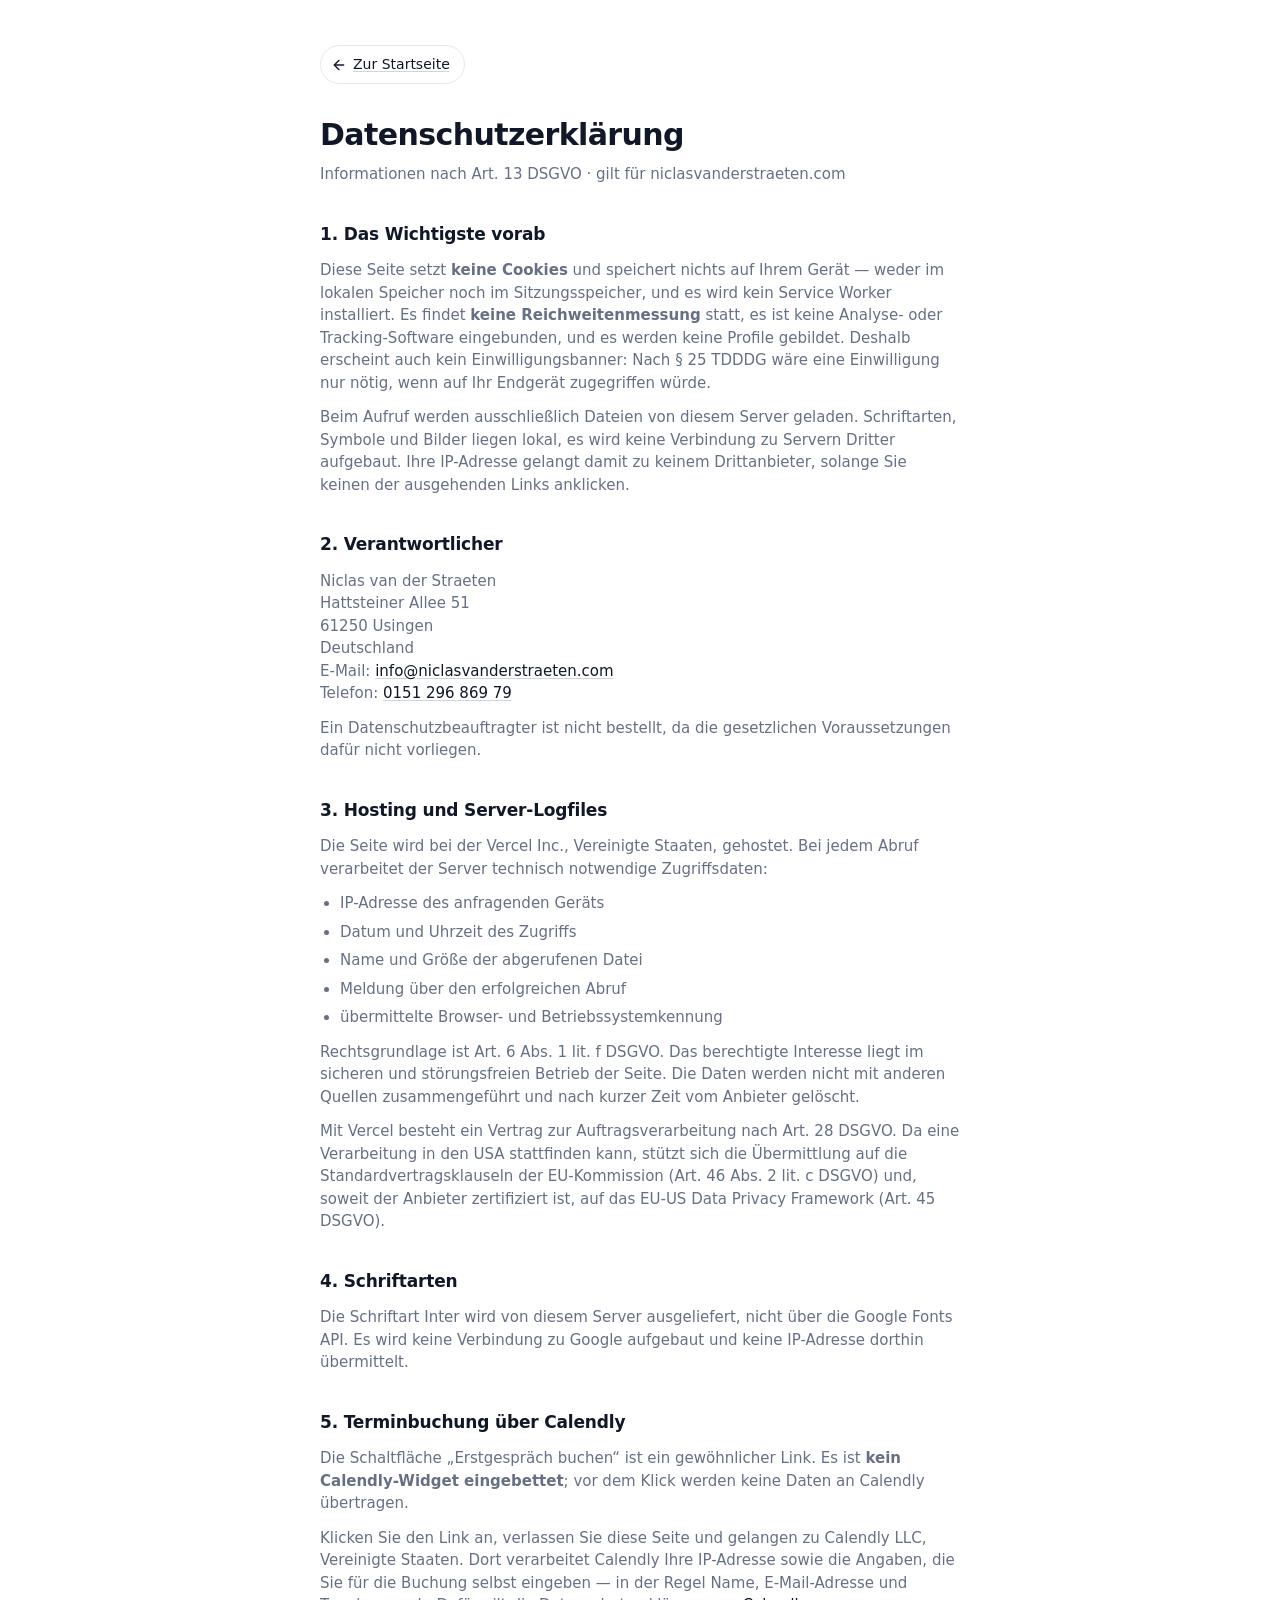
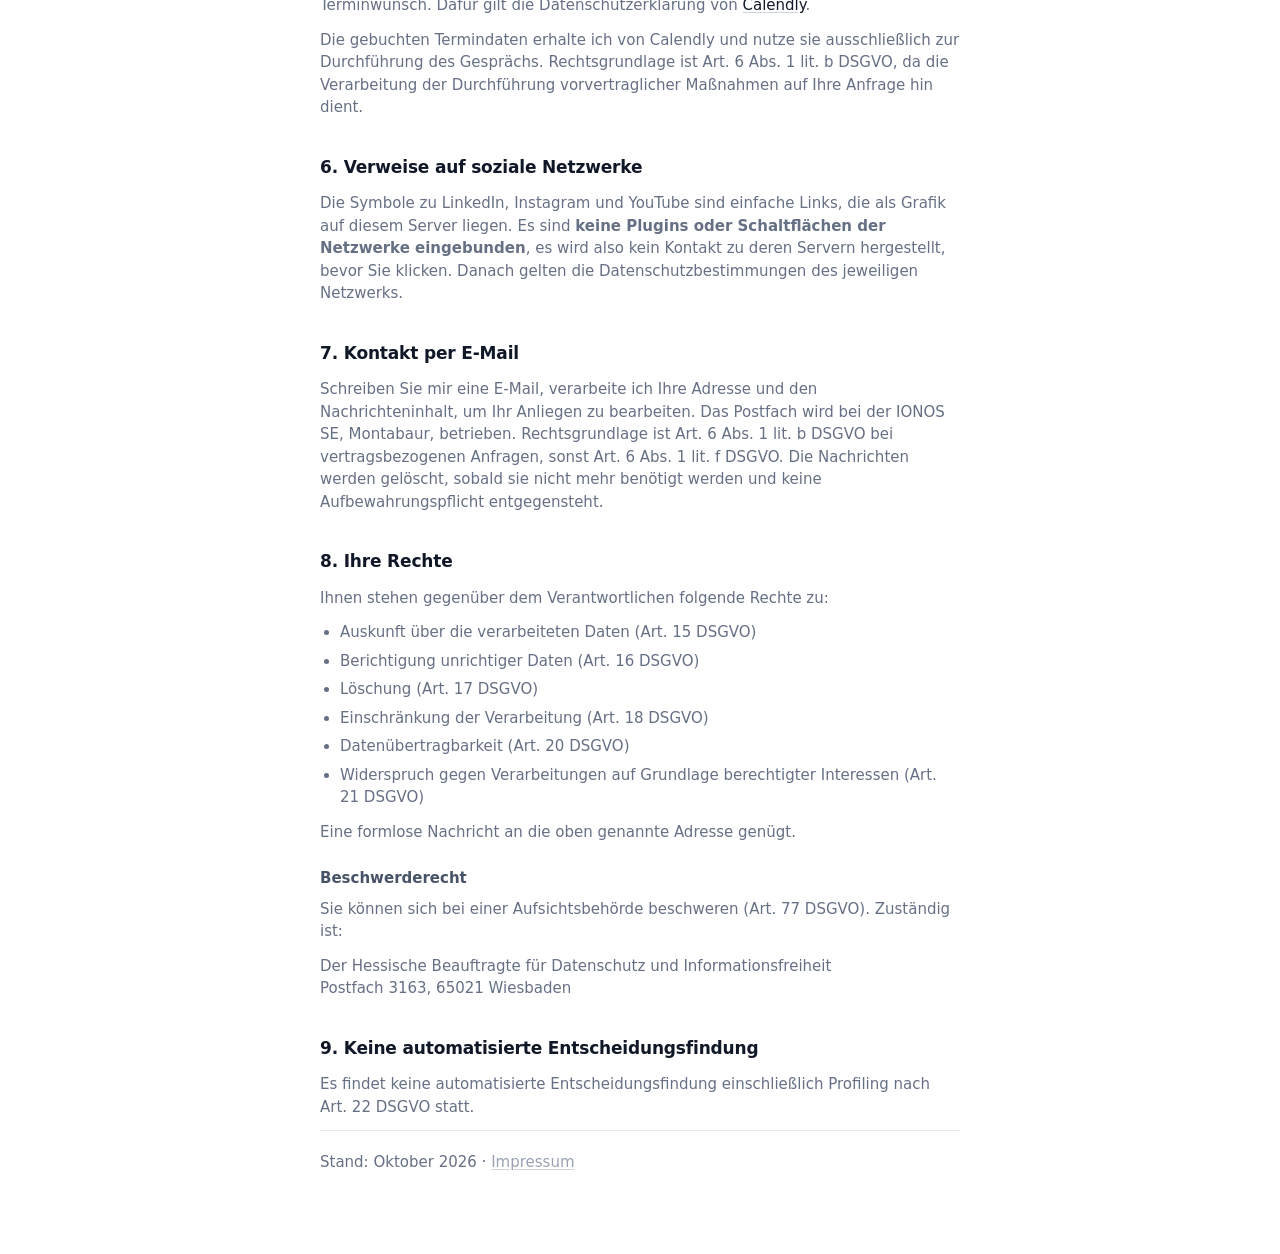
==== commit d3c37b50: "Drop the real estate side and lead with the stage photo The page now speaks for the AI consultancy a" ====
--- a/datenschutz.html
+++ b/datenschutz.html
@@ -6,6 +6,11 @@
   <title>Datenschutz &middot; Niclas van der Straeten</title>
   <meta name="description" content="Informationen zur Datenverarbeitung nach Art. 13 DSGVO für niclasvanderstraeten.com." />
   <meta name="robots" content="noindex, follow" />
+  <link rel="canonical" href="https://niclasvanderstraeten.com/datenschutz" />
+  <meta name="theme-color" content="#ffffff" />
+  <link rel="icon" href="/favicon.ico" sizes="32x32" />
+  <link rel="icon" href="/assets/icons/favicon-48.png" type="image/png" sizes="48x48" />
+  <link rel="apple-touch-icon" href="/apple-touch-icon.png" />
   <link rel="preload" href="assets/fonts/inter-latin-400.woff2" as="font" type="font/woff2" crossorigin />
   <link rel="stylesheet" href="styles.css" />
   <link rel="stylesheet" href="legal.css" />
@@ -119,23 +124,7 @@
     </section>
 
     <section>
-      <h2>6. Kontaktaufnahme per WhatsApp</h2>
-      <p>
-        Auch die WhatsApp-Schaltfl&auml;che ist ein reiner Link. Erst wenn Sie ihn
-        bet&auml;tigen, &ouml;ffnet sich WhatsApp und es entsteht eine Verbindung zur
-        WhatsApp Ireland Limited. Ab diesem Zeitpunkt gilt deren
-        Datenschutzrichtlinie.
-      </p>
-      <p>
-        Schreiben Sie mir dort, verarbeite ich Ihre Rufnummer und den Inhalt
-        Ihrer Nachricht, um sie zu beantworten. Rechtsgrundlage ist
-        Art. 6 Abs. 1 lit. b DSGVO bei vertragsbezogenen Anfragen, sonst
-        Art. 6 Abs. 1 lit. f DSGVO.
-      </p>
-    </section>
-
-    <section>
-      <h2>7. Verweise auf soziale Netzwerke</h2>
+      <h2>6. Verweise auf soziale Netzwerke</h2>
       <p>
         Die Symbole zu LinkedIn, Instagram und YouTube sind einfache Links, die
         als Grafik auf diesem Server liegen. Es sind <strong>keine Plugins oder
@@ -146,7 +135,7 @@
     </section>
 
     <section>
-      <h2>8. Kontakt per E-Mail</h2>
+      <h2>7. Kontakt per E-Mail</h2>
       <p>
         Schreiben Sie mir eine E-Mail, verarbeite ich Ihre Adresse und den
         Nachrichteninhalt, um Ihr Anliegen zu bearbeiten. Das Postfach wird bei
@@ -158,7 +147,7 @@
     </section>
 
     <section>
-      <h2>9. Ihre Rechte</h2>
+      <h2>8. Ihre Rechte</h2>
       <p>Ihnen stehen gegen&uuml;ber dem Verantwortlichen folgende Rechte zu:</p>
       <ul>
         <li>Auskunft &uuml;ber die verarbeiteten Daten (Art. 15 DSGVO)</li>
@@ -183,7 +172,7 @@
     </section>
 
     <section>
-      <h2>10. Keine automatisierte Entscheidungsfindung</h2>
+      <h2>9. Keine automatisierte Entscheidungsfindung</h2>
       <p>
         Es findet keine automatisierte Entscheidungsfindung einschlie&szlig;lich
         Profiling nach Art. 22 DSGVO statt.
--- a/styles.css
+++ b/styles.css
@@ -49,10 +49,6 @@
   --primary-text: #ffffff;
   --primary-gradient: linear-gradient(90deg, #0039c4 0%, #2b76ff 100%);
   --primary-gradient-hover: linear-gradient(90deg, #002fa4 0%, #1b63ee 100%);
-
-  /* Neutrales Schwarz statt des blaustichigen --ink */
-  --whatsapp: #25d366;
-  --whatsapp-hover: #1fb855;
 
   --social: #475467;
 
@@ -135,85 +131,57 @@
   gap: clamp(10px, 1.4vw, 16px);
 }
 
-.avatar {
-  width: var(--avatar-size);
-  height: var(--avatar-size);
-  border-radius: 50%;
-  object-fit: cover;
-  aspect-ratio: 1 / 1;
-  /* Auf weißem Grund wäre ein weißer Ring unsichtbar — der Ring übernimmt
-     deshalb selbst die Kante, statt sie an den Schatten abzugeben. */
-  border: 3px solid var(--tile);
-  box-shadow:
-    0 10px 28px rgba(16, 24, 40, 0.12),
-    0 0 0 1px var(--border-hover);
-  background: var(--tile);
-}
-.avatar--fallback {
-  display: block;
-}
-
-/* Das Porträt öffnet den Text über mich. Das kleine Zeichen am Rand macht
-   sichtbar, dass hier etwas dahintersteckt — ein blankes Foto liest sonst
-   niemand als Schaltfläche. */
-.avatar-button {
-  /* Eine einzige Stellschraube für die Bildgröße — das Zeichen am Rand
-     rechnet damit und rutscht nicht vom Kreis herunter */
-  --avatar-size: clamp(112px, 30vw, 140px);
+/* ---------- Bühnenfoto ----------
+   Freigestellt statt im Kreis. Nach unten blendet die Figur weich ins Weiß
+   aus, zu den Seiten früher als in der Mitte; das ist ins Bild gerechnet
+   (assets/_originals/niclas-buehne_render.js). Ein Klick öffnet den Dialog
+   über mich. */
+.hero {
   position: relative;
   display: block;
+  /* Die Figur blendet unten ins Weiß aus und trägt damit selbst Weißraum —
+     mit dem vollen Profilabstand stünde der Name zu weit ab */
+  margin-bottom: clamp(-14px, -1.6vh, -6px);
   padding: 0;
   border: 0;
-  border-radius: 50%;
+  border-radius: 8px;
   background: none;
   line-height: 0;
   cursor: pointer;
   transition: transform 0.22s cubic-bezier(0.22, 1, 0.36, 1);
 }
-.avatar-button:focus-visible {
+.hero__img {
+  display: block;
+  /* An der Höhe des Fensters statt an der Breite: so bleibt der CTA auch auf
+     einem kleinen Telefon ohne Scrollen sichtbar */
+  height: clamp(220px, 48vh, 430px);
+  width: auto;
+  aspect-ratio: 700 / 990;
+}
+.hero:focus-visible {
   outline: 3px solid var(--focus-ring);
-  outline-offset: 5px;
-}
-.avatar-button:active {
-  transform: scale(0.97);
-}
-.avatar-button__hint {
-  position: absolute;
-  /* Der Kreis liegt auf halber Diagonale weiter innen als die Ecke des
-     Kastens. Der Abstand muss deshalb mit der Bildgröße wachsen, sonst
-     schwebt das Zeichen bei großem Bild neben dem Porträt. */
-  right: calc(var(--avatar-size) * 0.1464 - 14.4px);
-  bottom: calc(var(--avatar-size) * 0.1464 - 14.4px);
-  display: grid;
-  place-items: center;
-  width: 26px;
-  height: 26px;
-  border-radius: 50%;
-  border: 2px solid #ffffff;
-  background: var(--label-strong);
-  color: #ffffff;
-  box-shadow: 0 2px 8px rgba(16, 24, 40, 0.22);
-  transition: background-color 0.18s ease;
-}
-.avatar-button__hint svg {
-  width: 15px;
-  height: 15px;
+  outline-offset: 6px;
+}
+.hero:active {
+  transform: scale(0.98);
 }
 
 @media (hover: hover) and (pointer: fine) {
-  .avatar-button:hover {
+  .hero:hover {
     transform: translateY(-2px);
   }
-  .avatar-button:hover .avatar-button__hint {
-    background: var(--text);
-  }
-}
-
+}
+
+/* Groß, aber nicht fett — die Wirkung kommt aus der Größe und der engen
+   Laufweite, nicht aus dem Gewicht. Passt bis 360 px auf eine Zeile; darunter
+   bricht der Name nur nach „Niclas", weil der Nachname geschützte Leerzeichen
+   trägt und „van der" nie allein am Zeilenende stehen bleibt. */
 .name {
   margin: 0;
-  font-size: clamp(1.5rem, 5vw, 1.9rem);
-  font-weight: 700;
-  letter-spacing: -0.035em;
+  font-size: clamp(1.75rem, 7.6vw, 2.375rem);
+  font-weight: 500;
+  letter-spacing: -0.04em;
+  line-height: 1.08;
   color: var(--text);
 }
 
@@ -431,30 +399,6 @@
   opacity: 0.85;
 }
 
-/* ---------- Secondary variant (white surface) ---------- */
-.btn--glass {
-  color: var(--text);
-  background: var(--surface);
-  border: 1px solid var(--border);
-  box-shadow:
-    0 1px 2px rgba(16, 24, 40, 0.04),
-    0 6px 16px rgba(16, 24, 40, 0.06);
-}
-
-/* ---------- WhatsApp variant (Immobilie anbieten) ---------- */
-.btn--whatsapp {
-  color: var(--text);
-  background: var(--surface);
-  border: 1px solid var(--border);
-  box-shadow:
-    0 1px 2px rgba(16, 24, 40, 0.04),
-    0 6px 16px rgba(16, 24, 40, 0.06);
-}
-.btn--whatsapp .btn__icon {
-  background: var(--whatsapp);
-  border-color: var(--whatsapp);
-  color: #ffffff;
-}
 
 /* ---------- Ankündigung (noch nicht verlinkt) ---------- */
 .btn--soon {
@@ -803,97 +747,6 @@
   }
 }
 
-/* ---------- Aufklapper (Immobilien) ----------
-   Als blanker Text sah die Zeile aus wie ein Rest, nicht wie etwas zum
-   Antippen. Sie trägt deshalb dieselbe Fläche, die die Social-Icons beim
-   Zeigen bekommen: leicht getönter Grund, feine Kante, weicher Schatten. */
-.disclosure-summary {
-  display: flex;
-  align-items: center;
-  gap: 8px;
-  min-height: 52px;
-  padding: 0 18px;
-  border-radius: var(--radius);
-  background-color: rgba(16, 24, 40, 0.04);
-  border: 1px solid var(--border);
-  box-shadow: 0 4px 12px rgba(16, 24, 40, 0.08);
-  color: var(--text);
-  text-align: left;
-  cursor: pointer;
-  list-style: none;
-  transition: color 0.18s ease, background-color 0.2s ease,
-    border-color 0.2s ease, box-shadow 0.2s ease;
-}
-@media (max-width: 480px) {
-  .disclosure-summary {
-    padding: 0 14px;
-  }
-}
-.disclosure-summary .section-label {
-  /* Der Innenabstand der Fläche übernimmt, was sonst das Label einrückt */
-  margin: 0;
-  padding-left: 0;
-}
-.disclosure-summary::-webkit-details-marker {
-  display: none;
-}
-.disclosure-summary::marker {
-  content: "";
-}
-.disclosure-summary:focus-visible {
-  outline: 3px solid var(--focus-ring);
-  outline-offset: 3px;
-}
-.disclosure-summary__chevron {
-  flex: 0 0 auto;
-  margin-left: auto;
-  color: var(--label);
-}
-.disclosure-summary__chevron svg {
-  width: 16px;
-  height: 16px;
-  display: block;
-  transition: transform 0.2s ease;
-}
-.disclosure[open] .disclosure-summary__chevron svg {
-  transform: rotate(180deg);
-}
-
-/* Aufgeklappte Buttons brauchen denselben Abstand wie ein Sektionsstapel */
-.disclosure__panel {
-  margin-top: var(--gap);
-}
-
-@media (hover: hover) and (pointer: fine) {
-  .disclosure-summary:hover {
-    background-color: rgba(16, 24, 40, 0.07);
-    border-color: var(--border-hover);
-    box-shadow: 0 6px 16px rgba(16, 24, 40, 0.1);
-  }
-  .disclosure-summary:hover .section-label,
-  .disclosure-summary:hover .disclosure-summary__chevron {
-    color: var(--text);
-  }
-}
-.disclosure-summary:active {
-  background-color: rgba(16, 24, 40, 0.09);
-}
-
-/* Beim Aufklappen kommen die Buttons nacheinander herein, statt hart zu
-   erscheinen. Der Zustandswechsel startet die Animation jedes Mal neu. */
-.disclosure[open] .disclosure__panel > li {
-  animation: panel-reveal 0.42s cubic-bezier(0.22, 1, 0.36, 1) both;
-}
-.disclosure[open] .disclosure__panel > li:nth-child(2) {
-  animation-delay: 0.09s;
-}
-@keyframes panel-reveal {
-  from {
-    opacity: 0;
-    transform: translateY(-10px);
-  }
-}
-
 /* ---------- Staggered entrance (once, on load) ----------
    Die Seite baut sich von oben nach unten auf: Porträt, Name, Text,
    Kanäle, dann die Abschnitte. Die Buttons tragen die Bewegung auf dem
@@ -908,9 +761,9 @@
     transform: translateY(0);
   }
 }
-/* Das Porträt ist der Einstieg und kommt deshalb zusätzlich aus einer leichten
+/* Das Foto ist der Einstieg und kommt deshalb zusätzlich aus einer leichten
    Verkleinerung heraus — dieselbe Richtung und Kurve, nur etwas mehr Gewicht. */
-@keyframes avatarReveal {
+@keyframes heroReveal {
   from {
     opacity: 0;
     transform: translateY(20px) scale(0.92);
@@ -921,21 +774,23 @@
   }
 }
 
-.avatar,
+.hero__img,
 .name,
 .bio,
 .socials,
 #business-heading,
 #main-links > li,
-.link-section .disclosure-summary,
 .footer {
   animation: slideInUp 0.8s cubic-bezier(0.22, 1, 0.36, 1) both;
   animation-delay: var(--enter);
 }
 
-.avatar {
-  animation-name: avatarReveal;
+.hero__img {
+  animation-name: heroReveal;
   animation-duration: 0.9s;
+  /* Wächst vom Sockel aus, nicht aus der Mitte: die Figur steht auf ihrem
+     Raster und richtet sich auf */
+  transform-origin: 50% 90%;
   --enter: 0.06s;
 }
 .name {
@@ -956,11 +811,8 @@
 #main-links > li:nth-child(2) {
   --enter: 0.72s;
 }
-.link-section .disclosure-summary {
+.footer {
   --enter: 0.83s;
-}
-.footer {
-  --enter: 0.94s;
 }
 
 /* Periodischer Hüpfer — zwei Sprünge, der zweite kleiner, dann Ruhe. Der
@@ -983,7 +835,7 @@
     transform: translateY(0);
   }
 }
-/* Startet erst, wenn der Aufbau der Seite durch ist (letztes Element ~1,75 s) */
+/* Startet erst, wenn der Aufbau der Seite durch ist (letztes Element ~1,65 s) */
 .btn--primary {
   animation: ctaBounce 4s cubic-bezier(0.34, 1.56, 0.64, 1) 2.6s infinite;
 }
@@ -1013,26 +865,6 @@
     background: var(--primary-gradient-hover);
     transform: translateY(-2px);
     box-shadow: 0 12px 30px rgba(0, 80, 246, 0.38);
-  }
-
-  .btn--whatsapp:hover {
-    transform: translateY(-2px);
-    border-color: var(--border-hover);
-    box-shadow:
-      0 2px 4px rgba(16, 24, 40, 0.05),
-      0 12px 26px rgba(16, 24, 40, 0.10);
-  }
-  .btn--whatsapp:hover .btn__icon {
-    background: var(--whatsapp-hover);
-    border-color: var(--whatsapp-hover);
-  }
-
-  .btn--glass:not(.btn--soon):hover {
-    transform: translateY(-2px);
-    border-color: var(--border-hover);
-    box-shadow:
-      0 2px 4px rgba(16, 24, 40, 0.05),
-      0 12px 26px rgba(16, 24, 40, 0.10);
   }
 }
 
@@ -1121,7 +953,6 @@
   }
   .btn:hover,
   .btn--primary:hover,
-  .btn--glass:hover,
   .social-btn:hover,
   .btn:hover .btn__chevron {
     transform: none !important;
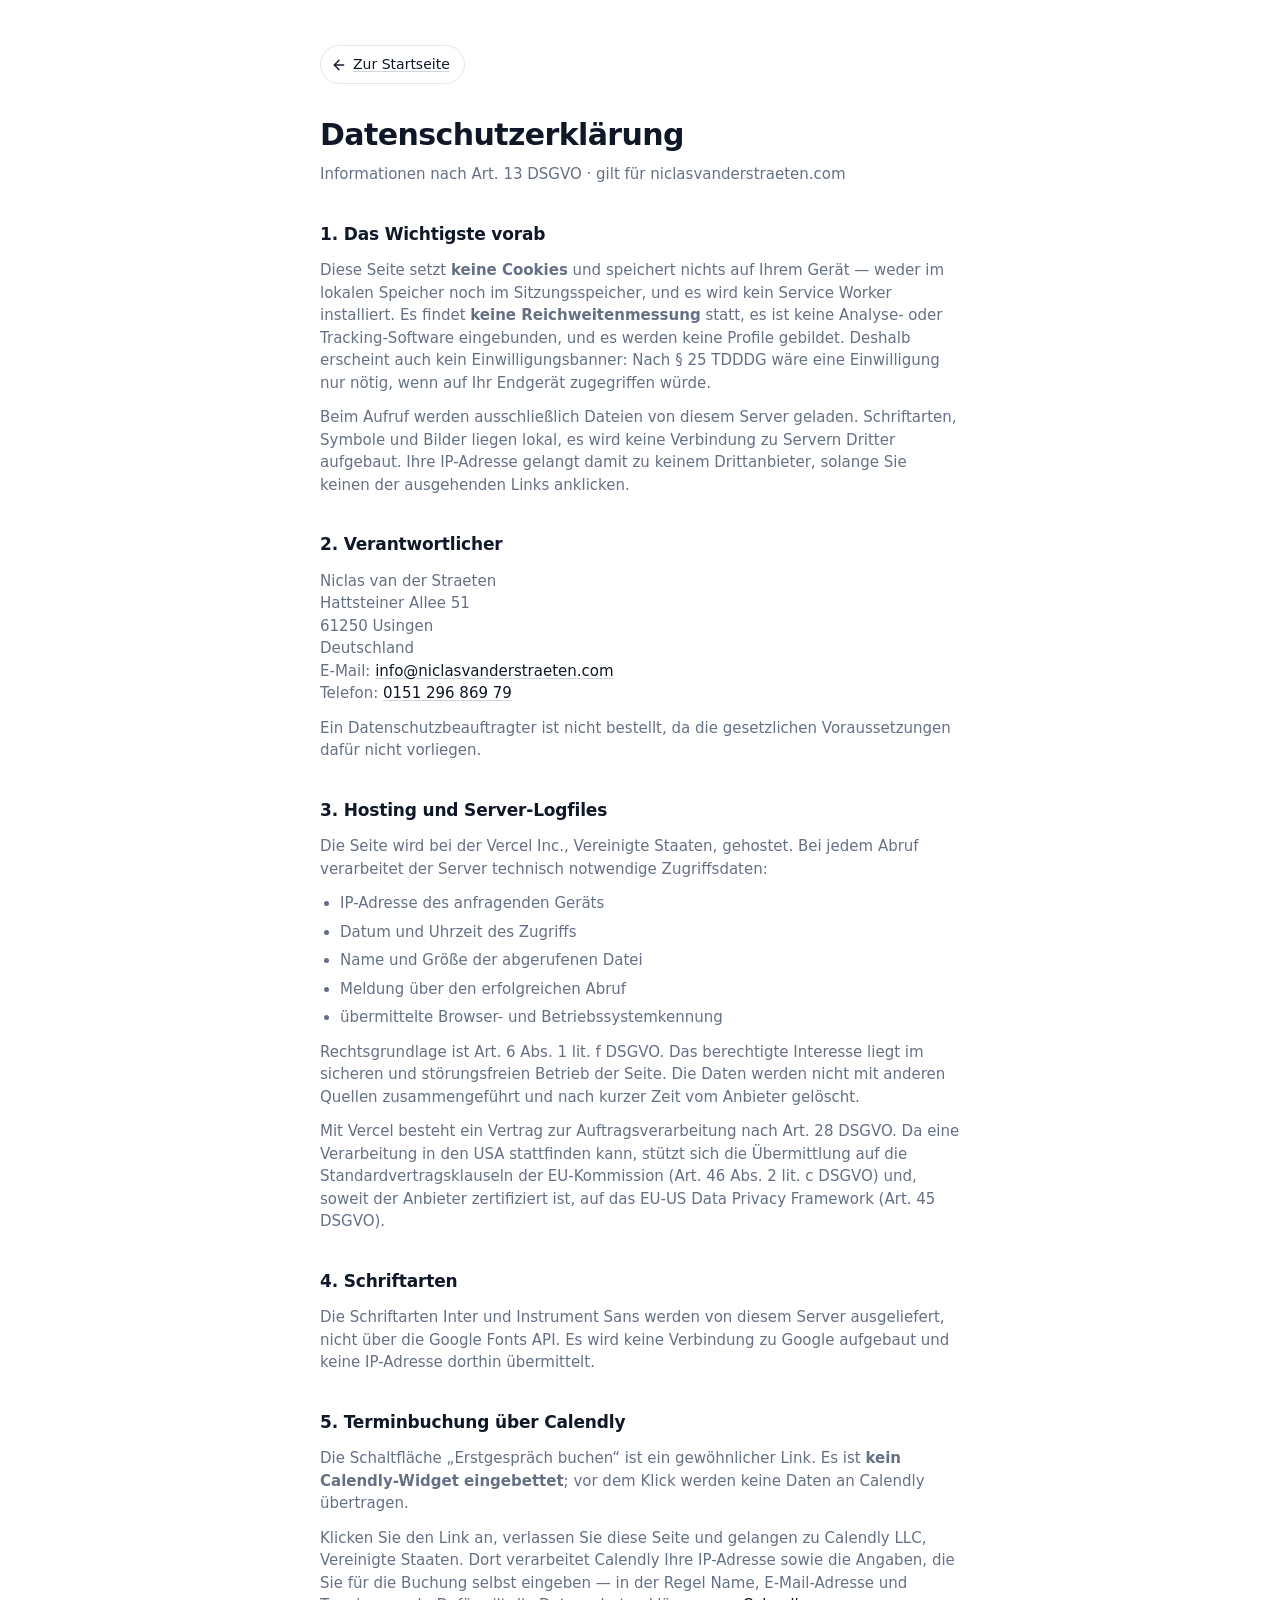
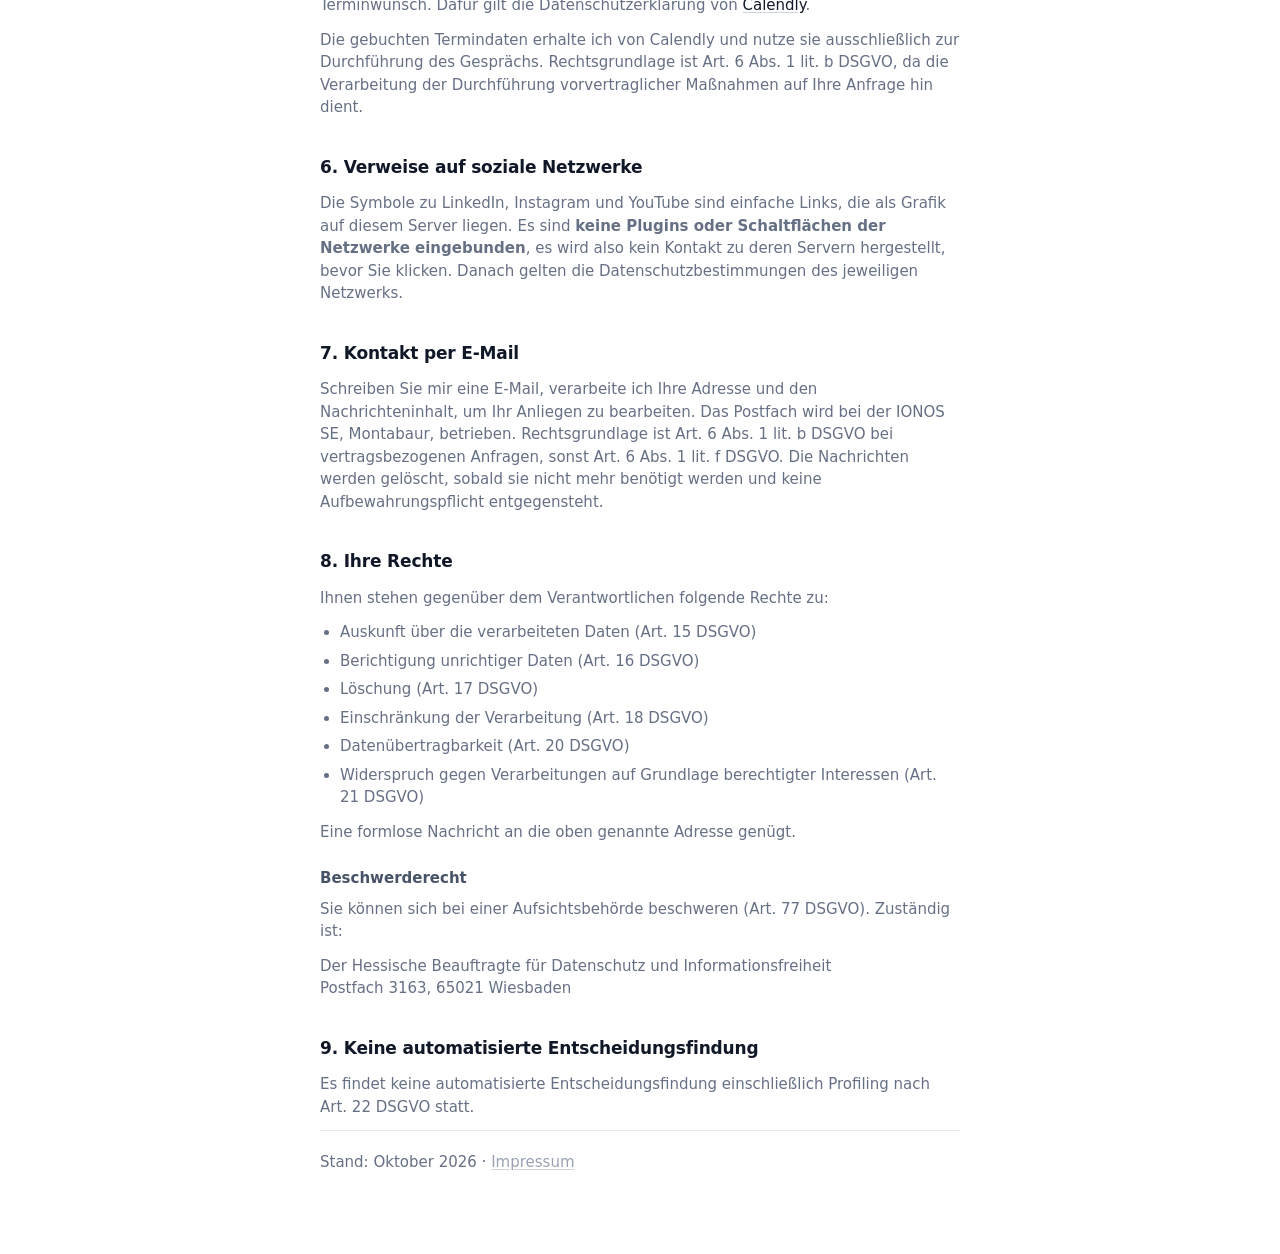
==== commit 012bb3b8: "Header, language switch, testimonials and pill buttons A header bar now carries the VDSolutions word" ====
--- a/datenschutz.html
+++ b/datenschutz.html
@@ -94,8 +94,8 @@
     <section>
       <h2>4. Schriftarten</h2>
       <p>
-        Die Schriftart Inter wird von diesem Server ausgeliefert, nicht &uuml;ber die
-        Google Fonts API. Es wird keine Verbindung zu Google aufgebaut und keine
+        Die Schriftarten Inter und Instrument Sans werden von diesem Server
+        ausgeliefert, nicht &uuml;ber die Google Fonts API. Es wird keine Verbindung zu Google aufgebaut und keine
         IP-Adresse dorthin &uuml;bermittelt.
       </p>
     </section>
--- a/styles.css
+++ b/styles.css
@@ -28,6 +28,25 @@
   src: url("assets/fonts/inter-latin-700.woff2") format("woff2");
 }
 
+/* Instrument Sans für Kundenstimmen und Haupt-Button. Selbst gehostet, nicht
+   von Google Fonts: Ein Abruf dort schickte die IP-Adresse jedes Besuchers an
+   Google. Variable Dateien decken 400–700 stufenlos ab — so stimmen auch
+   Zwischengewichte wie 550 oder 620 exakt. */
+@font-face {
+  font-family: "Instrument Sans";
+  font-style: normal;
+  font-weight: 400 700;
+  font-display: swap;
+  src: url("assets/fonts/instrument-sans-variable.woff2") format("woff2");
+}
+@font-face {
+  font-family: "Instrument Sans";
+  font-style: italic;
+  font-weight: 400 700;
+  font-display: swap;
+  src: url("assets/fonts/instrument-sans-italic-variable.woff2") format("woff2");
+}
+
 :root {
   /* Light, professional palette (cool neutral, monochrome-led) */
   --surface: #ffffff;
@@ -48,7 +67,6 @@
   --ink-hover: #1d2433;
   --primary-text: #ffffff;
   --primary-gradient: linear-gradient(90deg, #0039c4 0%, #2b76ff 100%);
-  --primary-gradient-hover: linear-gradient(90deg, #002fa4 0%, #1b63ee 100%);
 
   --social: #475467;
 
@@ -56,6 +74,24 @@
   --radius: 10px;
   --gap: 12px;
   --max-w: 480px;
+
+  /* Hintergrund im Stil der VDSolutions-Landingpage: feines Raster mit
+     blauem Lichtschein hinter dem Kopfbereich */
+  --bg-grid-line: rgb(16 36 84 / 0.055);
+  --bg-grid-size: 32px;
+  --bg-glow-core: rgb(88 163 255 / 0.24);
+  --bg-glow-mid: rgb(88 163 255 / 0.08);
+  --bg-glow-edge: rgb(88 163 255 / 0);
+}
+@media (min-width: 768px) {
+  :root {
+    --bg-grid-size: 40px;
+  }
+}
+@media (min-width: 1024px) {
+  :root {
+    --bg-grid-size: 48px;
+  }
 }
 
 * {
@@ -64,7 +100,9 @@
 
 html {
   -webkit-text-size-adjust: 100%;
-  overflow-x: hidden;
+  /* clip statt hidden: hidden macht body zum Scroll-Container, und darin
+     bleibt der Header (position: sticky) nicht oben stehen */
+  overflow-x: clip;
 }
 
 body {
@@ -72,9 +110,10 @@
   margin: 0;
   min-height: 100vh;
   min-height: 100dvh;
-  overflow-x: hidden;
+  overflow-x: clip;
+  /* Oben kein Abstand: dort sitzt der Header randlos */
   padding:
-    max(clamp(20px, 5vh, 52px), env(safe-area-inset-top))
+    0
     max(16px, env(safe-area-inset-right))
     max(20px, env(safe-area-inset-bottom))
     max(16px, env(safe-area-inset-left));
@@ -118,6 +157,132 @@
   .card {
     width: min(100% - 24px, var(--max-w));
   }
+}
+
+/* ---------- Hintergrund: Raster und Lichtschein ----------
+   Zwei eigene Ebenen hinter allem, nur auf der Startseite. Sie decken den
+   ersten Bildschirm ab und scrollen mit der Seite: Der Schein soll hinter
+   dem Foto liegen, nicht am Fenster kleben. z-index -1 und pointer-events
+   none, damit weder Inhalt noch Klicks etwas davon merken. */
+.home::before,
+.home::after {
+  content: "";
+  position: absolute;
+  top: 0;
+  left: 0;
+  right: 0;
+  height: max(100svh, 640px);
+  z-index: -1;
+  pointer-events: none;
+}
+/* Raster: 1-px-Linien senkrecht und waagerecht. Es liegt nur um die Person
+   herum und blendet in alle Richtungen aus — Mitte dort, wo auch der Schein
+   sitzt, Breite höchstens 560 px, damit es am Desktop nicht die Fläche füllt.
+   Über der Person ist es nicht zu sehen: Das Foto läuft deckend ins Weiß aus. */
+.home::before {
+  background-image:
+    linear-gradient(90deg, var(--bg-grid-line) 1px, transparent 1px),
+    linear-gradient(180deg, var(--bg-grid-line) 1px, transparent 1px);
+  background-size: var(--bg-grid-size) var(--bg-grid-size);
+  background-position: center top;
+  -webkit-mask-image: radial-gradient(min(560px, 92vw) 48% at 50% 32%, #000 25%, transparent 100%);
+  mask-image: radial-gradient(min(560px, 92vw) 48% at 50% 32%, #000 25%, transparent 100%);
+}
+/* Blauer Schein mittig hinter dem Foto */
+.home::after {
+  background: radial-gradient(
+    45% 40% at 50% 30%,
+    var(--bg-glow-core) 0%,
+    var(--bg-glow-mid) 55%,
+    var(--bg-glow-edge) 100%
+  );
+}
+
+/* ---------- Header: Logo links, Sprache rechts ----------
+   Eigene Leiste über die volle Breite, durch eine feine Linie vom Rest
+   getrennt. Sie bleibt beim Scrollen oben; der Inhalt läuft leicht
+   verschwommen darunter durch. Innen hält sie dieselbe Breite wie die Spalte,
+   damit Logo und Schalter mit Foto und Buttons fluchten. */
+.site-header {
+  position: sticky;
+  top: 0;
+  z-index: 10;
+  align-self: stretch;
+  /* Gegen das seitliche Padding des body: randlos bis an den Bildschirmrand */
+  margin-left: calc(-1 * max(16px, env(safe-area-inset-left)));
+  margin-right: calc(-1 * max(16px, env(safe-area-inset-right)));
+  margin-bottom: clamp(20px, 4vh, 40px);
+  padding-top: env(safe-area-inset-top);
+  background: rgba(255, 255, 255, 0.86);
+  -webkit-backdrop-filter: saturate(1.4) blur(14px);
+  backdrop-filter: saturate(1.4) blur(14px);
+  border-bottom: 1px solid var(--border);
+}
+.site-header__inner {
+  width: min(100% - 32px, var(--max-w));
+  height: 60px;
+  margin-inline: auto;
+  display: flex;
+  align-items: center;
+  justify-content: space-between;
+  gap: 16px;
+}
+.site-header__logo {
+  display: block;
+  /* Klein genug, dass die Leiste oben und unten Luft behält */
+  height: 17px;
+  width: auto;
+}
+
+.lang {
+  display: flex;
+  align-items: center;
+  gap: 8px;
+  font-size: 0.8rem;
+  font-weight: 600;
+  letter-spacing: 0.04em;
+}
+.lang__label {
+  color: var(--label);
+  cursor: pointer;
+  user-select: none;
+  transition: color 0.18s ease;
+}
+.lang__label.is-active {
+  color: var(--text);
+}
+
+/* Schalter wie ein Kippschalter: die Spur bleibt immer im Blau des CTA, nur
+   der Knopf wandert — links Deutsch, rechts Englisch */
+.lang__switch {
+  position: relative;
+  width: 44px;
+  height: 26px;
+  padding: 0;
+  border: 0;
+  border-radius: 999px;
+  background: var(--primary-gradient);
+  box-shadow: inset 0 1px 2px rgba(0, 0, 0, 0.15);
+  cursor: pointer;
+}
+.lang__switch::after {
+  content: "";
+  position: absolute;
+  top: 3px;
+  left: 3px;
+  width: 20px;
+  height: 20px;
+  border-radius: 50%;
+  background: #ffffff;
+  box-shadow: 0 1px 3px rgba(16, 24, 40, 0.3);
+  transition: translate 0.22s cubic-bezier(0.22, 1, 0.36, 1);
+}
+.lang__switch[aria-checked="true"]::after {
+  translate: 18px 0;
+}
+.lang__switch:focus-visible {
+  outline: 3px solid var(--focus-ring);
+  outline-offset: 3px;
 }
 
 /* ---------- Profile ---------- */
@@ -199,6 +364,10 @@
    kleinere Stufe hält sie außerdem auf einer Zeile — bei voller Größe
    bricht sie auf dem Telefon um. */
 .bio__services {
+  /* Als eigener Block, damit der Satz auf dem Handy in zwei gleich langen
+     Zeilen bricht statt mit einem Wort allein in der zweiten */
+  display: block;
+  text-wrap: balance;
   color: var(--label);
   font-size: 0.93em;
 }
@@ -380,23 +549,169 @@
   outline-offset: 3px;
 }
 
-/* ---------- Primary variant (Calendly CTA) ---------- */
-.btn--primary {
-  color: var(--primary-text);
-  background: var(--primary-gradient);
-  border: 1px solid transparent;
-  box-shadow: 0 8px 22px rgba(0, 80, 246, 0.24);
-  font-weight: 700;
-}
-.btn--primary .btn__icon {
-  background: rgba(255, 255, 255, 0.12);
-  border-color: rgba(255, 255, 255, 0.16);
-}
-.btn--primary .btn__subtitle {
-  color: rgba(255, 255, 255, 0.72);
-}
-.btn--primary .btn__chevron {
-  opacity: 0.85;
+/* ---------- Haupt-Button (Primary CTA) ----------
+   Im Stil der VDSolutions-Landingpage: blaue Pille mit Tiefe — heller Schein
+   von unten, Lichtpunkt oben in der Mitte, zu den Seiten dunkleres Blau,
+   darüber Kontur, Schatten und eine Lichtkante. Wiederverwendbar als <a>. */
+.cta {
+  --cta-blue: #0050f6;
+  --cta-surface:
+    radial-gradient(55% 95% at 50% 125%, rgb(225 238 255 / 0.95) 0%, rgb(150 196 255 / 0.5) 32%, rgb(88 163 255 / 0) 68%),
+    radial-gradient(28% 130% at 50% -30%, rgb(255 255 255 / 0.3) 0%, rgb(255 255 255 / 0) 70%),
+    linear-gradient(90deg, #0046dc 0%, #1d63ff 50%, #0046dc 100%);
+  --cta-shadow:
+    0 0 0 1.5px rgb(88 163 255 / 0.45),
+    0 16px 32px -16px rgb(0 80 246 / 0.45),
+    inset 0 1px 0 rgb(255 255 255 / 0.32);
+  --cta-focus: #0050f6;
+  --cta-font: "Instrument Sans", "Inter", system-ui, -apple-system, sans-serif;
+  --cta-size: 15.5px;
+  --cta-gap: 8px;
+  --cta-pad-x: 16px;
+  --cta-min-h: 58px;
+  --cta-arrow: 18px;
+  --cta-ease: 180ms cubic-bezier(0.2, 0.7, 0.2, 1);
+
+  display: inline-flex;
+  align-items: center;
+  justify-content: center;
+  gap: var(--cta-gap);
+  width: 100%;
+  min-height: var(--cta-min-h);
+  padding: 14px var(--cta-pad-x);
+  border: 0;
+  border-radius: 999px;
+  background-color: var(--cta-blue);
+  background-image: var(--cta-surface);
+  box-shadow: var(--cta-shadow);
+  color: #ffffff;
+  font-family: var(--cta-font);
+  font-size: var(--cta-size);
+  font-weight: 550;
+  line-height: 1.2;
+  letter-spacing: -0.005em;
+  text-align: center;
+  text-decoration: none;
+  text-shadow: 0 1px 2px rgb(0 30 110 / 0.28);
+  text-wrap: balance;
+  cursor: pointer;
+  -webkit-tap-highlight-color: transparent;
+  touch-action: manipulation;
+  transition: filter var(--cta-ease), transform var(--cta-ease);
+}
+.cta__arrow {
+  flex: none;
+  width: var(--cta-arrow);
+  height: var(--cta-arrow);
+  transition: transform var(--cta-ease);
+}
+/* Unter 360 px fällt der Pfeil weg, damit die Beschriftung einzeilig bleibt */
+@media (max-width: 359px) {
+  .cta__arrow { display: none; }
+}
+@media (min-width: 360px) {
+  .cta { --cta-size: 16px; }
+}
+@media (min-width: 400px) {
+  .cta {
+    --cta-size: 17px;
+    --cta-gap: 10px;
+    --cta-pad-x: 22px;
+    --cta-arrow: 20px;
+  }
+}
+@media (min-width: 768px) {
+  .cta { --cta-min-h: 60px; }
+}
+@media (min-width: 1024px) {
+  .cta {
+    --cta-size: 18px;
+    --cta-min-h: 62px;
+  }
+}
+@media (hover: hover) {
+  .cta:hover {
+    filter: brightness(1.07) saturate(1.05);
+  }
+  .cta:hover .cta__arrow {
+    transform: translateX(3px);
+  }
+}
+.cta:active {
+  filter: brightness(0.96);
+  transform: scale(0.985);
+}
+.cta:focus-visible {
+  outline: 2px solid var(--cta-focus);
+  outline-offset: 9px;
+}
+/* Auf dunklem Grund ein helleres Blau für den Fokusring */
+.voices .cta {
+  --cta-focus: #5b98ff;
+}
+
+/* Zweitvariante: dieselbe Pille in Anthrazit. Gleiche Form, Schrift und Tiefe
+   wie der Termin-Button, nur ohne Blau — das bleibt dem Termin vorbehalten.
+   Die drei Ebenen der Fläche sind dieselben, in neutralem Grau. */
+.cta--dark {
+  --cta-blue: #141414;
+  --cta-surface:
+    radial-gradient(55% 95% at 50% 125%, rgb(255 255 255 / 0.14) 0%, rgb(255 255 255 / 0.05) 32%, rgb(255 255 255 / 0) 68%),
+    radial-gradient(28% 130% at 50% -30%, rgb(255 255 255 / 0.16) 0%, rgb(255 255 255 / 0) 70%),
+    linear-gradient(90deg, #0e0e0e 0%, #1f1f1f 50%, #0e0e0e 100%);
+  --cta-shadow:
+    0 0 0 1.5px rgb(0 0 0 / 0.08),
+    0 16px 32px -16px rgb(0 0 0 / 0.5),
+    inset 0 1px 0 rgb(255 255 255 / 0.16);
+  text-shadow: 0 1px 2px rgb(0 0 0 / 0.4);
+}
+
+/* Angekündigt, noch nicht verlinkt: sieht aus wie ein Button, reagiert aber
+   nicht — kein Hüpfer, kein Aufhellen, kein Eindrücken */
+.cta.cta--soon {
+  cursor: default;
+  animation: none;
+}
+.cta--soon:hover,
+.cta--soon:active {
+  filter: none;
+  transform: none;
+}
+
+/* Einzeilig auf jeder Breite. „Kostenloses Erstgespräch buchen" ist 15,75-mal
+   so breit wie die Schriftgröße; mit den festen Stufen passte es auf 320, 360
+   und 400 px nicht. Die Schrift richtet sich deshalb nach der Breite der
+   Pille (Container-Einheit cqi) minus Innenabstand und Pfeil — höchstens
+   bis zur Stufe des Buttons. 16,2 = gemessene 15,75 plus 3 % Luft.
+   Ändert sich der Text, muss dieser Faktor neu gemessen werden. */
+#main-links > li {
+  container-type: inline-size;
+}
+.cta {
+  --cta-reserve: calc(2 * var(--cta-pad-x) + var(--cta-arrow) + var(--cta-gap));
+}
+@media (max-width: 359px) {
+  /* Dort ist der Pfeil ausgeblendet */
+  .cta { --cta-reserve: calc(2 * var(--cta-pad-x)); }
+}
+.cta__label {
+  white-space: nowrap;
+  font-size: min(1em, calc((100cqi - var(--cta-reserve)) / 16.2));
+}
+
+/* Logo als Beschriftung, mittig in der Pille */
+.cta__logo {
+  display: block;
+  flex: none;
+  width: auto;
+  height: 15px;
+  filter: drop-shadow(0 1px 2px rgb(0 0 0 / 0.35));
+}
+@media (min-width: 400px) {
+  .cta__logo { height: 17px; }
+}
+@media (min-width: 1024px) {
+  .cta__logo { height: 19px; }
 }
 
 
@@ -774,11 +1089,11 @@
   }
 }
 
+.site-header,
 .hero__img,
 .name,
 .bio,
 .socials,
-#business-heading,
 #main-links > li,
 .footer {
   animation: slideInUp 0.8s cubic-bezier(0.22, 1, 0.36, 1) both;
@@ -793,6 +1108,9 @@
   transform-origin: 50% 90%;
   --enter: 0.06s;
 }
+.site-header {
+  --enter: 0s;
+}
 .name {
   --enter: 0.17s;
 }
@@ -801,9 +1119,6 @@
 }
 .socials {
   --enter: 0.39s;
-}
-#business-heading {
-  --enter: 0.5s;
 }
 #main-links > li:nth-child(1) {
   --enter: 0.61s;
@@ -835,9 +1150,18 @@
     transform: translateY(0);
   }
 }
-/* Startet erst, wenn der Aufbau der Seite durch ist (letztes Element ~1,65 s) */
-.btn--primary {
+/* Startet erst, wenn der Aufbau der Seite durch ist (letztes Element ~1,65 s).
+   Beim Zeigen und Drücken setzt er aus, sonst überschreibt er deren transform. */
+.cta {
   animation: ctaBounce 4s cubic-bezier(0.34, 1.56, 0.64, 1) 2.6s infinite;
+}
+.cta:active {
+  animation: none;
+}
+@media (hover: hover) {
+  .cta:hover {
+    animation: none;
+  }
 }
 
 /* ---------- Hover / active micro-interactions ---------- */
@@ -858,14 +1182,6 @@
     opacity: 0.6;
   }
 
-  /* Der Hüpfer muss beim Zeigen aussetzen, sonst überschreibt er das
-     transform des Hover-Zustands */
-  .btn--primary:hover {
-    animation: none;
-    background: var(--primary-gradient-hover);
-    transform: translateY(-2px);
-    box-shadow: 0 12px 30px rgba(0, 80, 246, 0.38);
-  }
 }
 
 .btn:active {
@@ -881,29 +1197,412 @@
 .profile + .link-section {
   margin-top: clamp(-10px, -1vh, -6px);
 }
-.section-label {
+
+
+/* ---------- Kundenstimmen ----------
+   Dunkles Blatt im Stil der VDSolutions-Landingpage: Kopf zentriert, darunter
+   eine Kino-Bühne mit drei Videos im Querformat. Breiter als die Linkspalte
+   (die Videos brauchen bis 720 px), deshalb tritt das Blatt aus ihr heraus.
+
+   Instrument Sans steht vorn in der Schriftliste, wird aber nicht von Google
+   geladen — das schickte die IP-Adresse jedes Besuchers an Google. Bis die
+   Schrift selbst gehostet ist, greift Inter. */
+.voices {
+  --v-ink: #141414;
+  --v-white: #ffffff;
+  --v-blue: #0050f6;
+  --v-blue-active: #4d8bff;
+  --v-focus: #5b98ff;
+  --v-muted: rgb(255 255 255 / 0.66);
+  --v-eyebrow: #bababa;
+  --v-font: "Instrument Sans", "Inter", system-ui, -apple-system, sans-serif;
+  --v-gold-rule: linear-gradient(90deg, #98681a 0%, #c48f2e 28%, #f6dc94 55%, #d6ad55 75%, #b58434 100%);
+  --v-gold-shine: linear-gradient(110deg, rgb(255 248 222 / 0) 30%, rgb(255 248 222 / 0.8) 44%, rgb(255 248 222 / 0) 56%);
+  --v-gold-text: linear-gradient(180deg, #f6dd9a 0%, #e0b65a 40%, #c3913a 62%, #dcb463 84%, #f1d48e 100%);
+  --v-radius: 52px;
+  --v-pad-top: 56px;
+  --v-pad-bottom: 64px;
+  --v-gutter: clamp(16px, 5.3vw, 24px);
+  --v-stage-gap: 32px;
+  --v-controls-gap: 12px;
+  --v-controls-top: 20px;
+  --v-slide-gap: 10px;
+  --v-dim: 0.4;
+  --v-shrink: 0.92;
+  --v-ease: cubic-bezier(0.2, 0.7, 0.2, 1);
+  --v-sheet-w: min(100vw - 24px, 1180px);
+
+  width: var(--v-sheet-w);
+  /* Mittig zur Spalte, aber breiter als sie */
+  margin-inline: calc(50% - var(--v-sheet-w) / 2);
+  margin-top: 8px;
+  padding: var(--v-pad-top) 0 var(--v-pad-bottom);
+  border-radius: var(--v-radius);
+  background: var(--v-ink);
+  color: var(--v-white);
+  font-family: var(--v-font);
+  overflow: clip;
+}
+@media (min-width: 768px) {
+  .voices {
+    --v-radius: 72px;
+    --v-pad-top: 88px;
+    --v-pad-bottom: 96px;
+    --v-gutter: 32px;
+    --v-stage-gap: 48px;
+    --v-controls-gap: 16px;
+    --v-controls-top: 28px;
+    --v-slide-gap: 20px;
+    --v-dim: 0.38;
+    --v-shrink: 0.9;
+  }
+}
+@media (min-width: 1024px) {
+  .voices {
+    --v-pad-top: 112px;
+    --v-pad-bottom: 120px;
+    --v-gutter: 40px;
+    --v-stage-gap: 56px;
+    --v-controls-top: 32px;
+    --v-slide-gap: 28px;
+  }
+}
+
+/* Kopf */
+.voices__head {
+  max-width: 40rem;
+  margin-inline: auto;
+  padding-left: max(var(--v-gutter), env(safe-area-inset-left));
+  padding-right: max(var(--v-gutter), env(safe-area-inset-right));
+  text-align: center;
+}
+.voices__eyebrow {
+  display: inline-flex;
+  align-items: center;
+  gap: 11px;
+  margin: 0 0 16px;
+  font-size: 12px;
+  font-weight: 500;
+  line-height: 1.2;
+  letter-spacing: 0.12em;
+  text-transform: uppercase;
+  color: var(--v-eyebrow);
+}
+.voices__rule {
+  width: 24px;
+  height: 2px;
+  border-radius: 2px;
+  background: var(--v-gold-rule);
+  box-shadow: 0 0 8px rgb(214 173 85 / 0.45);
+}
+.voices__title {
+  margin: 0;
+  font-size: 27px;
+  font-weight: 560;
+  line-height: 1.12;
+  letter-spacing: -0.028em;
+  text-wrap: balance;
+  color: var(--v-white);
+}
+@media (min-width: 768px) {
+  .voices__title { font-size: 44px; }
+}
+@media (min-width: 1024px) {
+  .voices__title { font-size: 48px; }
+}
+/* Goldverlauf als Schrift. Das Innen- und Gegen-Außenmaß gibt dem kursiven
+   Überhang Platz, sonst schneidet background-clip die Endung ab. */
+.voices__gold {
+  font-style: italic;
+  font-weight: 620;
+  color: #e0b65a;
+  padding-inline: 0.03em 0.09em;
+  margin-inline: -0.03em -0.09em;
+}
+@supports (-webkit-background-clip: text) or (background-clip: text) {
+  .voices__gold {
+    background: var(--v-gold-shine), var(--v-gold-text);
+    -webkit-background-clip: text;
+    background-clip: text;
+    -webkit-text-fill-color: transparent;
+    color: transparent;
+  }
+}
+.voices__lead {
+  max-width: 30em;
+  margin: 14px auto 0;
+  font-size: 16px;
+  line-height: 1.5;
+  text-wrap: balance;
+  color: var(--v-muted);
+}
+.voices__lead em {
+  font-style: italic;
+  font-weight: 650;
+  color: var(--v-white);
+}
+@media (min-width: 768px) {
+  .voices__lead { font-size: 17px; }
+}
+
+/* Kino-Bühne: volle Blattbreite, nicht im Text-Innenabstand */
+.voices__stage {
+  --slide-w: calc(100cqw - 56px);
+  position: relative;
+  isolation: isolate;
+  container-type: inline-size;
+  margin-top: var(--v-stage-gap);
+}
+@media (min-width: 768px) {
+  .voices__stage { --slide-w: min(620px, 100cqw - 128px); }
+}
+@media (min-width: 1024px) {
+  .voices__stage { --slide-w: min(720px, 100cqw - 240px); }
+}
+.voices__stage::before {
+  content: "";
+  position: absolute;
+  top: 40%;
+  left: 50%;
+  translate: -50% -50%;
+  width: min(100cqw, 980px);
+  height: 100%;
+  background: radial-gradient(closest-side, rgb(29 99 255 / 0.16), transparent);
+  z-index: -1;
+  pointer-events: none;
+}
+.voices__track {
+  position: relative;
+  display: flex;
+  gap: var(--v-slide-gap);
+  overflow-x: auto;
+  scroll-snap-type: x mandatory;
+  overscroll-behavior-x: contain;
+  padding-inline: calc((100cqw - var(--slide-w)) / 2);
+  scrollbar-width: none;
+}
+.voices__track::-webkit-scrollbar {
+  display: none;
+}
+
+/* Das Snap-Element selbst bleibt unverändert — gedimmt und verkleinert wird
+   nur sein Inneres, sonst rastet es schief ein */
+.voice {
+  flex: 0 0 var(--slide-w);
+  scroll-snap-align: center;
+  scroll-snap-stop: always;
+}
+.voice__inner {
+  transition: opacity 420ms var(--v-ease), scale 420ms var(--v-ease);
+}
+.voice.is-before .voice__inner,
+.voice.is-after .voice__inner {
+  opacity: var(--v-dim);
+  scale: var(--v-shrink);
+  cursor: pointer;
+}
+/* Zur Innenkante hin verkleinern: Die Nachbarn rücken an die Mitte heran */
+.voice.is-before .voice__inner { transform-origin: right center; }
+.voice.is-after .voice__inner { transform-origin: left center; }
+@media (hover: hover) and (pointer: fine) {
+  .voice.is-before:hover .voice__inner,
+  .voice.is-after:hover .voice__inner {
+    opacity: calc(var(--v-dim) + 0.16);
+  }
+}
+
+.voice__media {
+  position: relative;
+  aspect-ratio: 16 / 9;
+  border-radius: 16px;
+  overflow: hidden;
+  /* Ohne Vorschaubild: ein dunkles Studio */
+  background:
+    radial-gradient(75% 65% at 50% 0%, rgb(255 255 255 / 0.08), transparent 70%),
+    radial-gradient(65% 75% at 50% 112%, rgb(0 80 246 / 0.3), transparent 72%),
+    linear-gradient(180deg, #1e2025, #16171b);
+}
+.voice__media::after {
+  content: "";
+  position: absolute;
+  inset: 0;
+  z-index: 3;
+  border-radius: inherit;
+  box-shadow: inset 0 0 0 1px rgb(255 255 255 / 0.09);
+  pointer-events: none;
+}
+.voice__poster,
+.voice__video {
+  position: absolute;
+  inset: 0;
+  width: 100%;
+  height: 100%;
+  object-fit: cover;
+  display: block;
+}
+.voice__video {
+  z-index: 4;
+  background: #000;
+}
+
+/* Titel, Play-Button und Badge nur beim mittleren Video */
+.voice__play,
+.voice__caption,
+.voice__badge {
+  transition: opacity 420ms var(--v-ease);
+}
+.voice:not(.is-active) .voice__play,
+.voice:not(.is-active) .voice__caption,
+.voice:not(.is-active) .voice__badge {
+  opacity: 0;
+  pointer-events: none;
+}
+
+.voice__play {
+  position: absolute;
+  top: 50%;
+  left: 50%;
+  translate: -50% -50%;
+  z-index: 2;
+  width: clamp(48px, 10cqi, 68px);
+  aspect-ratio: 1;
+  display: grid;
+  place-items: center;
+  padding: 0;
+  border: 0;
+  border-radius: 50%;
+  background: rgb(0 80 246 / 0.92);
+  color: #ffffff;
+  box-shadow:
+    inset 0 1px 0 rgb(255 255 255 / 0.22),
+    0 12px 32px -12px rgb(0 30 110 / 0.75);
+  cursor: pointer;
+}
+.voice__play svg {
+  width: 42%;
+  height: 42%;
+  translate: 6% 0;
+}
+.voice__play[aria-disabled="true"] {
+  cursor: default;
+}
+
+/* Bildunterschrift unten links, wie ein Abspann */
+.voice__caption {
+  position: absolute;
+  left: 0;
+  right: 0;
+  bottom: 0;
+  z-index: 1;
+  padding: clamp(36px, 11cqi, 72px) clamp(12px, 3.4cqi, 24px) clamp(12px, 3.4cqi, 24px);
+  background: linear-gradient(180deg, transparent, rgb(0 0 0 / 0.3) 45%, rgb(0 0 0 / 0.62));
+  text-align: left;
+  text-shadow: 0 1px 2px rgb(0 0 0 / 0.35);
+}
+.voice__title {
+  margin: 0;
+  font-size: clamp(13px, 2.4cqi, 17px);
+  font-weight: 600;
+  line-height: 1.3;
+  color: #ffffff;
+}
+.voice__sub {
+  margin: 2px 0 0;
+  font-size: clamp(12px, 2cqi, 14px);
+  line-height: 1.35;
+  color: rgb(255 255 255 / 0.62);
+}
+
+.voice__badge {
+  position: absolute;
+  top: clamp(10px, 2.6cqi, 18px);
+  left: clamp(10px, 2.6cqi, 18px);
+  z-index: 2;
+  display: inline-flex;
+  align-items: center;
+  height: 18px;
+  padding: 0 7px;
+  border-radius: 999px;
+  font-size: 9.5px;
+  font-weight: 600;
+  letter-spacing: 0.08em;
+  text-transform: uppercase;
+  color: rgb(255 255 255 / 0.92);
+  background: rgb(20 20 20 / 0.58);
+  box-shadow: inset 0 0 0 1px rgb(255 255 255 / 0.14);
+  -webkit-backdrop-filter: blur(6px);
+  backdrop-filter: blur(6px);
+}
+
+/* Steuerung */
+.voices__controls {
   display: flex;
   align-items: center;
-  gap: 7px;
-  margin: 0 0 2px;
-  padding-left: 4px;
-  font-size: 0.75rem;
-  font-weight: 600;
-  text-transform: uppercase;
-  letter-spacing: 0.12em;
-  color: var(--label-strong);
-  text-align: left;
-}
-.section-label__icon {
-  display: inline-flex;
-  flex: 0 0 auto;
-}
-.section-label__icon svg {
-  width: 15px;
-  height: 15px;
-  display: block;
-}
-
+  justify-content: center;
+  gap: var(--v-controls-gap);
+  margin-top: var(--v-controls-top);
+}
+.voices__arrow {
+  width: 44px;
+  height: 44px;
+  display: grid;
+  place-items: center;
+  padding: 0;
+  border: 0;
+  border-radius: 50%;
+  background: rgb(255 255 255 / 0.06);
+  box-shadow: inset 0 0 0 1px rgb(255 255 255 / 0.12);
+  color: #ffffff;
+  cursor: pointer;
+  transition: background-color 180ms ease, opacity 180ms ease;
+}
+.voices__arrow svg {
+  width: 18px;
+  height: 18px;
+}
+.voices__arrow--prev svg {
+  rotate: 180deg;
+}
+.voices__arrow[aria-disabled="true"] {
+  opacity: 0.32;
+  cursor: default;
+}
+@media (hover: hover) and (pointer: fine) {
+  .voices__arrow:not([aria-disabled="true"]):hover {
+    background: rgb(255 255 255 / 0.12);
+  }
+}
+.voices__dots {
+  display: flex;
+  align-items: center;
+}
+/* Trefferfläche 32×44, sichtbar nur der Strich */
+.voices__dot {
+  width: 32px;
+  height: 44px;
+  display: grid;
+  place-items: center;
+  padding: 0;
+  border: 0;
+  background: none;
+  cursor: pointer;
+}
+.voices__dot::before {
+  content: "";
+  width: 14px;
+  height: 3px;
+  border-radius: 3px;
+  background: rgb(255 255 255 / 0.26);
+  transition: width 180ms ease, background-color 180ms ease;
+}
+.voices__dot[aria-current="true"]::before {
+  width: 26px;
+  background: var(--v-blue-active);
+}
+.voices :focus-visible {
+  outline: 2px solid var(--v-focus);
+  outline-offset: 2px;
+}
 
 /* ---------- Footer ---------- */
 .footer {
@@ -952,7 +1651,7 @@
     scroll-behavior: auto !important;
   }
   .btn:hover,
-  .btn--primary:hover,
+  .cta:active,
   .social-btn:hover,
   .btn:hover .btn__chevron {
     transform: none !important;
--- a/legal.css
+++ b/legal.css
@@ -7,7 +7,9 @@
   width: 100%;
   max-width: 640px;
   margin: 0 auto;
-  padding-bottom: 48px;
+  /* Oberer Abstand kam früher vom body; den hat die Startseite für ihren
+     randlosen Header abgegeben */
+  padding: max(clamp(20px, 5vh, 52px), env(safe-area-inset-top)) 0 48px;
 }
 
 .legal-back {
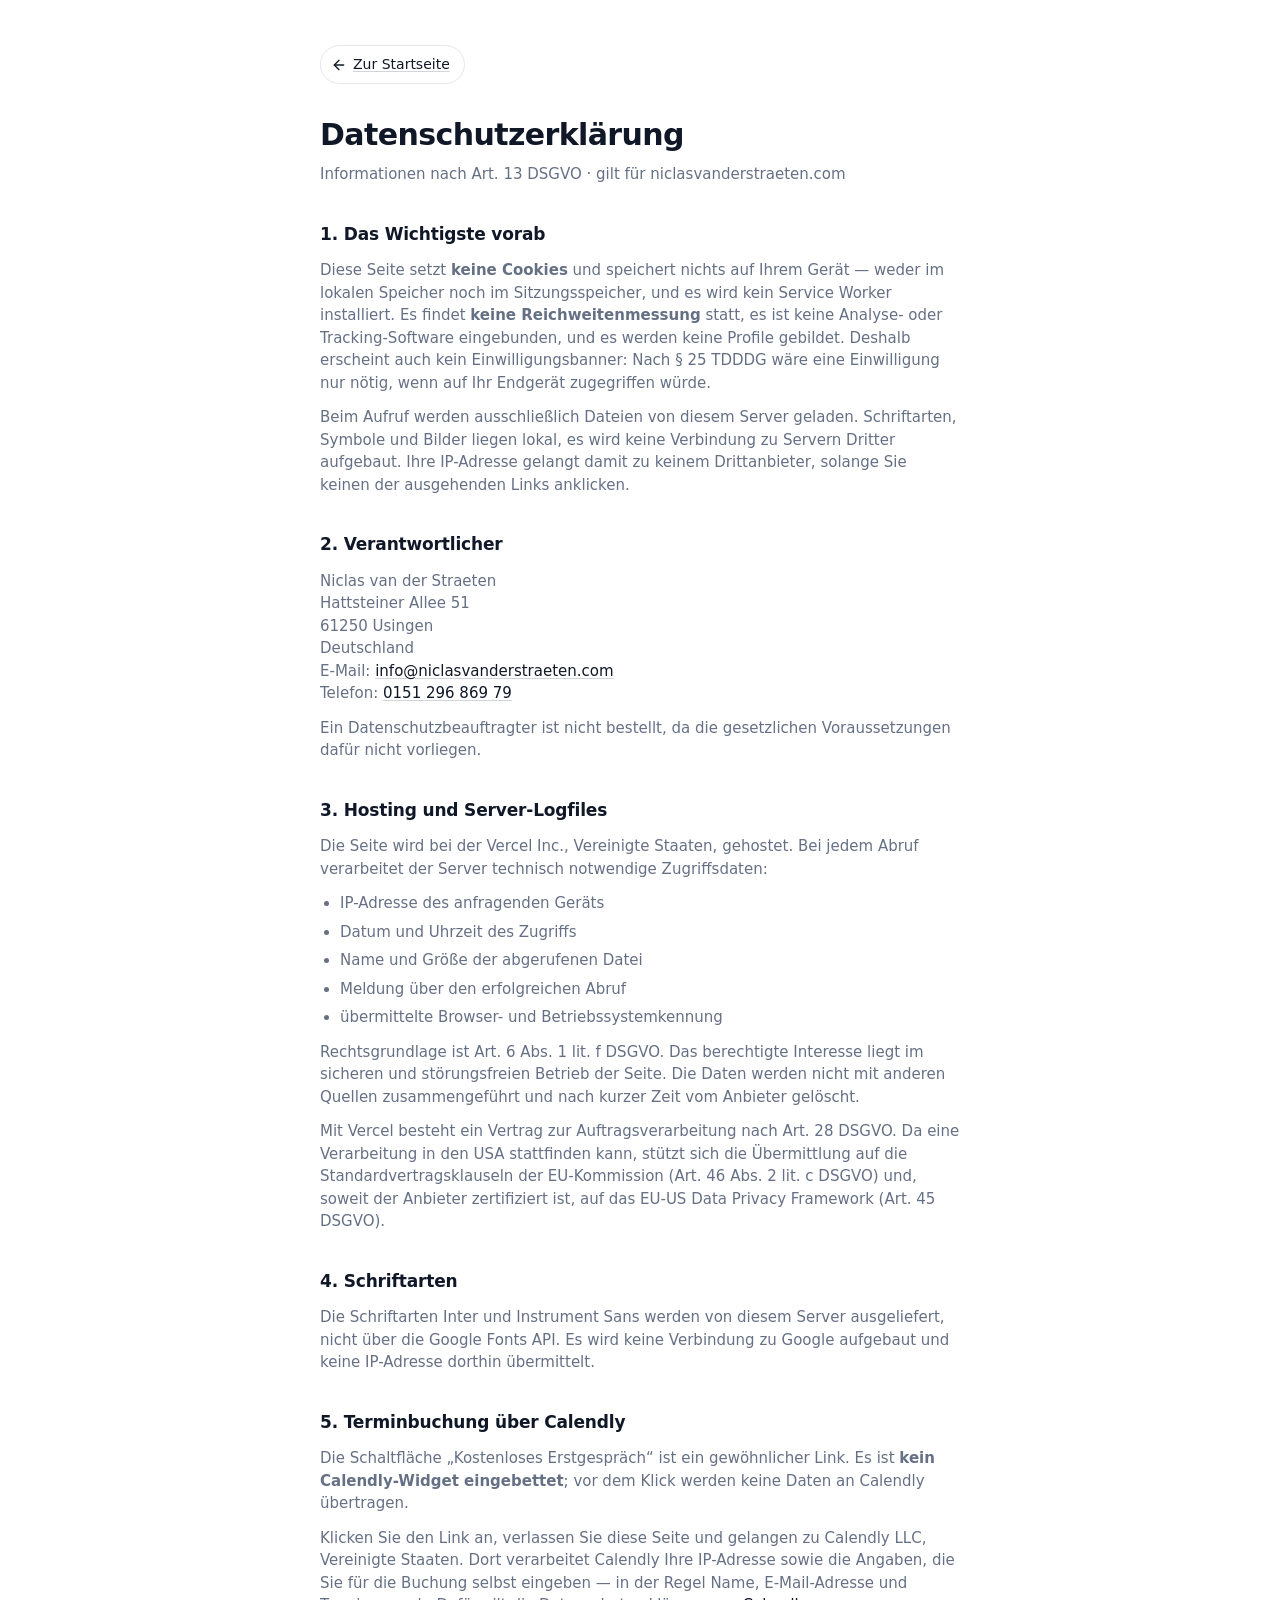
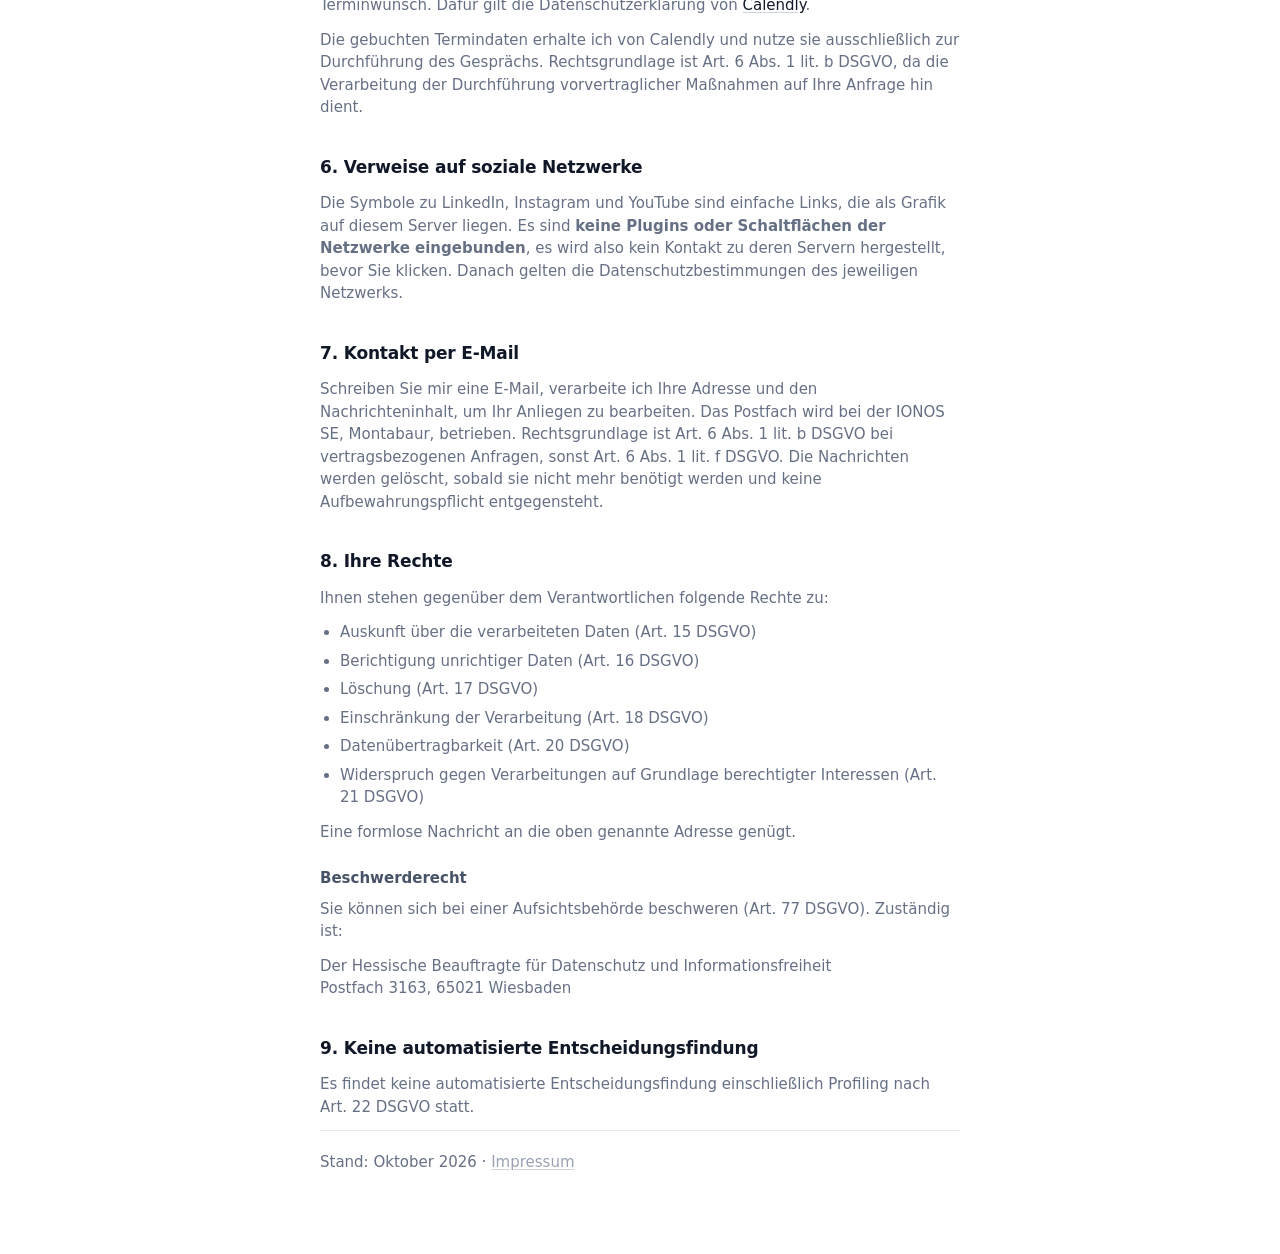
==== commit fc476e97: "Drop the header and shorten the booking button The photo now starts at the very top. Only the langua" ====
--- a/datenschutz.html
+++ b/datenschutz.html
@@ -103,7 +103,7 @@
     <section>
       <h2>5. Terminbuchung &uuml;ber Calendly</h2>
       <p>
-        Die Schaltfl&auml;che &bdquo;Erstgespr&auml;ch buchen&ldquo; ist ein gew&ouml;hnlicher
+        Die Schaltfl&auml;che &bdquo;Kostenloses Erstgespr&auml;ch&ldquo; ist ein gew&ouml;hnlicher
         Link. Es ist <strong>kein Calendly-Widget eingebettet</strong>; vor dem
         Klick werden keine Daten an Calendly &uuml;bertragen.
       </p>
--- a/styles.css
+++ b/styles.css
@@ -100,8 +100,7 @@
 
 html {
   -webkit-text-size-adjust: 100%;
-  /* clip statt hidden: hidden macht body zum Scroll-Container, und darin
-     bleibt der Header (position: sticky) nicht oben stehen */
+  /* clip statt hidden: hidden würde body zum Scroll-Container machen */
   overflow-x: clip;
 }
 
@@ -111,7 +110,7 @@
   min-height: 100vh;
   min-height: 100dvh;
   overflow-x: clip;
-  /* Oben kein Abstand: dort sitzt der Header randlos */
+  /* Oben kein Abstand: das Foto beginnt randlos ganz oben */
   padding:
     0
     max(16px, env(safe-area-inset-right))
@@ -185,56 +184,34 @@
     linear-gradient(180deg, var(--bg-grid-line) 1px, transparent 1px);
   background-size: var(--bg-grid-size) var(--bg-grid-size);
   background-position: center top;
-  -webkit-mask-image: radial-gradient(min(560px, 92vw) 48% at 50% 32%, #000 25%, transparent 100%);
-  mask-image: radial-gradient(min(560px, 92vw) 48% at 50% 32%, #000 25%, transparent 100%);
+  -webkit-mask-image: radial-gradient(min(560px, 92vw) 46% at 50% 25%, #000 25%, transparent 100%);
+  mask-image: radial-gradient(min(560px, 92vw) 46% at 50% 25%, #000 25%, transparent 100%);
 }
 /* Blauer Schein mittig hinter dem Foto */
 .home::after {
   background: radial-gradient(
-    45% 40% at 50% 30%,
+    45% 36% at 50% 23%,
     var(--bg-glow-core) 0%,
     var(--bg-glow-mid) 55%,
     var(--bg-glow-edge) 100%
   );
 }
 
-/* ---------- Header: Logo links, Sprache rechts ----------
-   Eigene Leiste über die volle Breite, durch eine feine Linie vom Rest
-   getrennt. Sie bleibt beim Scrollen oben; der Inhalt läuft leicht
-   verschwommen darunter durch. Innen hält sie dieselbe Breite wie die Spalte,
-   damit Logo und Schalter mit Foto und Buttons fluchten. */
-.site-header {
-  position: sticky;
-  top: 0;
+/* ---------- Sprachschalter ----------
+   Die Seite hat keinen Header: Das Foto beginnt ganz oben, der Schalter liegt oben
+   links darüber. Eine helle, leicht milchige Pille hält DE/EN auch über dem
+   bunten Bühnenhintergrund lesbar. Er scrollt mit der Seite weg. */
+.lang {
+  position: absolute;
+  top: max(12px, calc(env(safe-area-inset-top) + 8px));
+  left: max(12px, calc(env(safe-area-inset-left) + 8px));
   z-index: 10;
-  align-self: stretch;
-  /* Gegen das seitliche Padding des body: randlos bis an den Bildschirmrand */
-  margin-left: calc(-1 * max(16px, env(safe-area-inset-left)));
-  margin-right: calc(-1 * max(16px, env(safe-area-inset-right)));
-  margin-bottom: clamp(20px, 4vh, 40px);
-  padding-top: env(safe-area-inset-top);
-  background: rgba(255, 255, 255, 0.86);
-  -webkit-backdrop-filter: saturate(1.4) blur(14px);
-  backdrop-filter: saturate(1.4) blur(14px);
-  border-bottom: 1px solid var(--border);
-}
-.site-header__inner {
-  width: min(100% - 32px, var(--max-w));
-  height: 60px;
-  margin-inline: auto;
-  display: flex;
-  align-items: center;
-  justify-content: space-between;
-  gap: 16px;
-}
-.site-header__logo {
-  display: block;
-  /* Klein genug, dass die Leiste oben und unten Luft behält */
-  height: 17px;
-  width: auto;
-}
-
-.lang {
+  padding: 5px 10px;
+  border-radius: 999px;
+  background: rgba(255, 255, 255, 0.82);
+  -webkit-backdrop-filter: saturate(1.4) blur(12px);
+  backdrop-filter: saturate(1.4) blur(12px);
+  box-shadow: 0 2px 10px rgba(16, 24, 40, 0.12);
   display: flex;
   align-items: center;
   gap: 8px;
@@ -304,24 +281,46 @@
 .hero {
   position: relative;
   display: block;
-  /* Die Figur blendet unten ins Weiß aus und trägt damit selbst Weißraum —
-     mit dem vollen Profilabstand stünde der Name zu weit ab */
-  margin-bottom: clamp(-14px, -1.6vh, -6px);
+  /* Handy: randlos über die volle Breite */
+  width: 100vw;
+  margin-inline: calc(50% - 50vw);
+  /* Das Bild läuft unten in reines Weiß aus und trägt den Abstand zum Namen
+     selbst — der Name rückt in diesen weißen Teil hinein */
+  margin-bottom: -11vw;
   padding: 0;
   border: 0;
-  border-radius: 8px;
   background: none;
   line-height: 0;
   cursor: pointer;
-  transition: transform 0.22s cubic-bezier(0.22, 1, 0.36, 1);
 }
 .hero__img {
   display: block;
-  /* An der Höhe des Fensters statt an der Breite: so bleibt der CTA auch auf
-     einem kleinen Telefon ohne Scrollen sichtbar */
-  height: clamp(220px, 48vh, 430px);
-  width: auto;
-  aspect-ratio: 700 / 990;
+  width: 100%;
+  height: auto;
+  /* Etwas höher als das Foto (4 : 5); die Seiten verlieren dafür je rund 3 % */
+  aspect-ratio: 4 / 5.3;
+  object-fit: cover;
+}
+/* Breitere Bildschirme: begrenzt und mittig, Seiten und Oberkante laufen
+   ebenfalls aus — volle Breite würde bis aufs Gesicht beschneiden */
+@media (min-width: 600px) {
+  .hero {
+    width: auto;
+    margin-inline: auto;
+    margin-bottom: -48px;
+  }
+  .hero__img {
+    width: auto;
+    height: min(65vh, 670px);
+    -webkit-mask-image:
+      linear-gradient(90deg, transparent, #000 16%, #000 84%, transparent),
+      linear-gradient(180deg, transparent, #000 10%);
+    -webkit-mask-composite: source-in;
+    mask-image:
+      linear-gradient(90deg, transparent, #000 16%, #000 84%, transparent),
+      linear-gradient(180deg, transparent, #000 10%);
+    mask-composite: intersect;
+  }
 }
 .hero:focus-visible {
   outline: 3px solid var(--focus-ring);
@@ -678,12 +677,12 @@
   transform: none;
 }
 
-/* Einzeilig auf jeder Breite. „Kostenloses Erstgespräch buchen" ist 15,75-mal
-   so breit wie die Schriftgröße; mit den festen Stufen passte es auf 320, 360
-   und 400 px nicht. Die Schrift richtet sich deshalb nach der Breite der
-   Pille (Container-Einheit cqi) minus Innenabstand und Pfeil — höchstens
-   bis zur Stufe des Buttons. 16,2 = gemessene 15,75 plus 3 % Luft.
-   Ändert sich der Text, muss dieser Faktor neu gemessen werden. */
+/* Einzeilig auf jeder Breite. „Kostenloses Erstgespräch" ist 12,04-mal so
+   breit wie die Schriftgröße (die englische Fassung ist kürzer). Die Schrift
+   richtet sich nach der Breite der Pille (Container-Einheit cqi) minus
+   Innenabstand und Pfeil — höchstens bis zur Stufe des Buttons.
+   12,4 = gemessene 12,04 plus 3 % Luft. Ändert sich der Text, muss dieser
+   Faktor neu gemessen werden. */
 #main-links > li {
   container-type: inline-size;
 }
@@ -696,7 +695,7 @@
 }
 .cta__label {
   white-space: nowrap;
-  font-size: min(1em, calc((100cqi - var(--cta-reserve)) / 16.2));
+  font-size: min(1em, calc((100cqi - var(--cta-reserve)) / 12.4));
 }
 
 /* Logo als Beschriftung, mittig in der Pille */
@@ -1089,7 +1088,7 @@
   }
 }
 
-.site-header,
+.lang,
 .hero__img,
 .name,
 .bio,
@@ -1103,12 +1102,10 @@
 .hero__img {
   animation-name: heroReveal;
   animation-duration: 0.9s;
-  /* Wächst vom Sockel aus, nicht aus der Mitte: die Figur steht auf ihrem
-     Raster und richtet sich auf */
-  transform-origin: 50% 90%;
+  transform-origin: 50% 70%;
   --enter: 0.06s;
 }
-.site-header {
+.lang {
   --enter: 0s;
 }
 .name {
--- a/legal.css
+++ b/legal.css
@@ -7,8 +7,8 @@
   width: 100%;
   max-width: 640px;
   margin: 0 auto;
-  /* Oberer Abstand kam früher vom body; den hat die Startseite für ihren
-     randlosen Header abgegeben */
+  /* Oberer Abstand kam früher vom body; den hat die Startseite für ihr
+     randloses Foto abgegeben */
   padding: max(clamp(20px, 5vh, 52px), env(safe-area-inset-top)) 0 48px;
 }
 
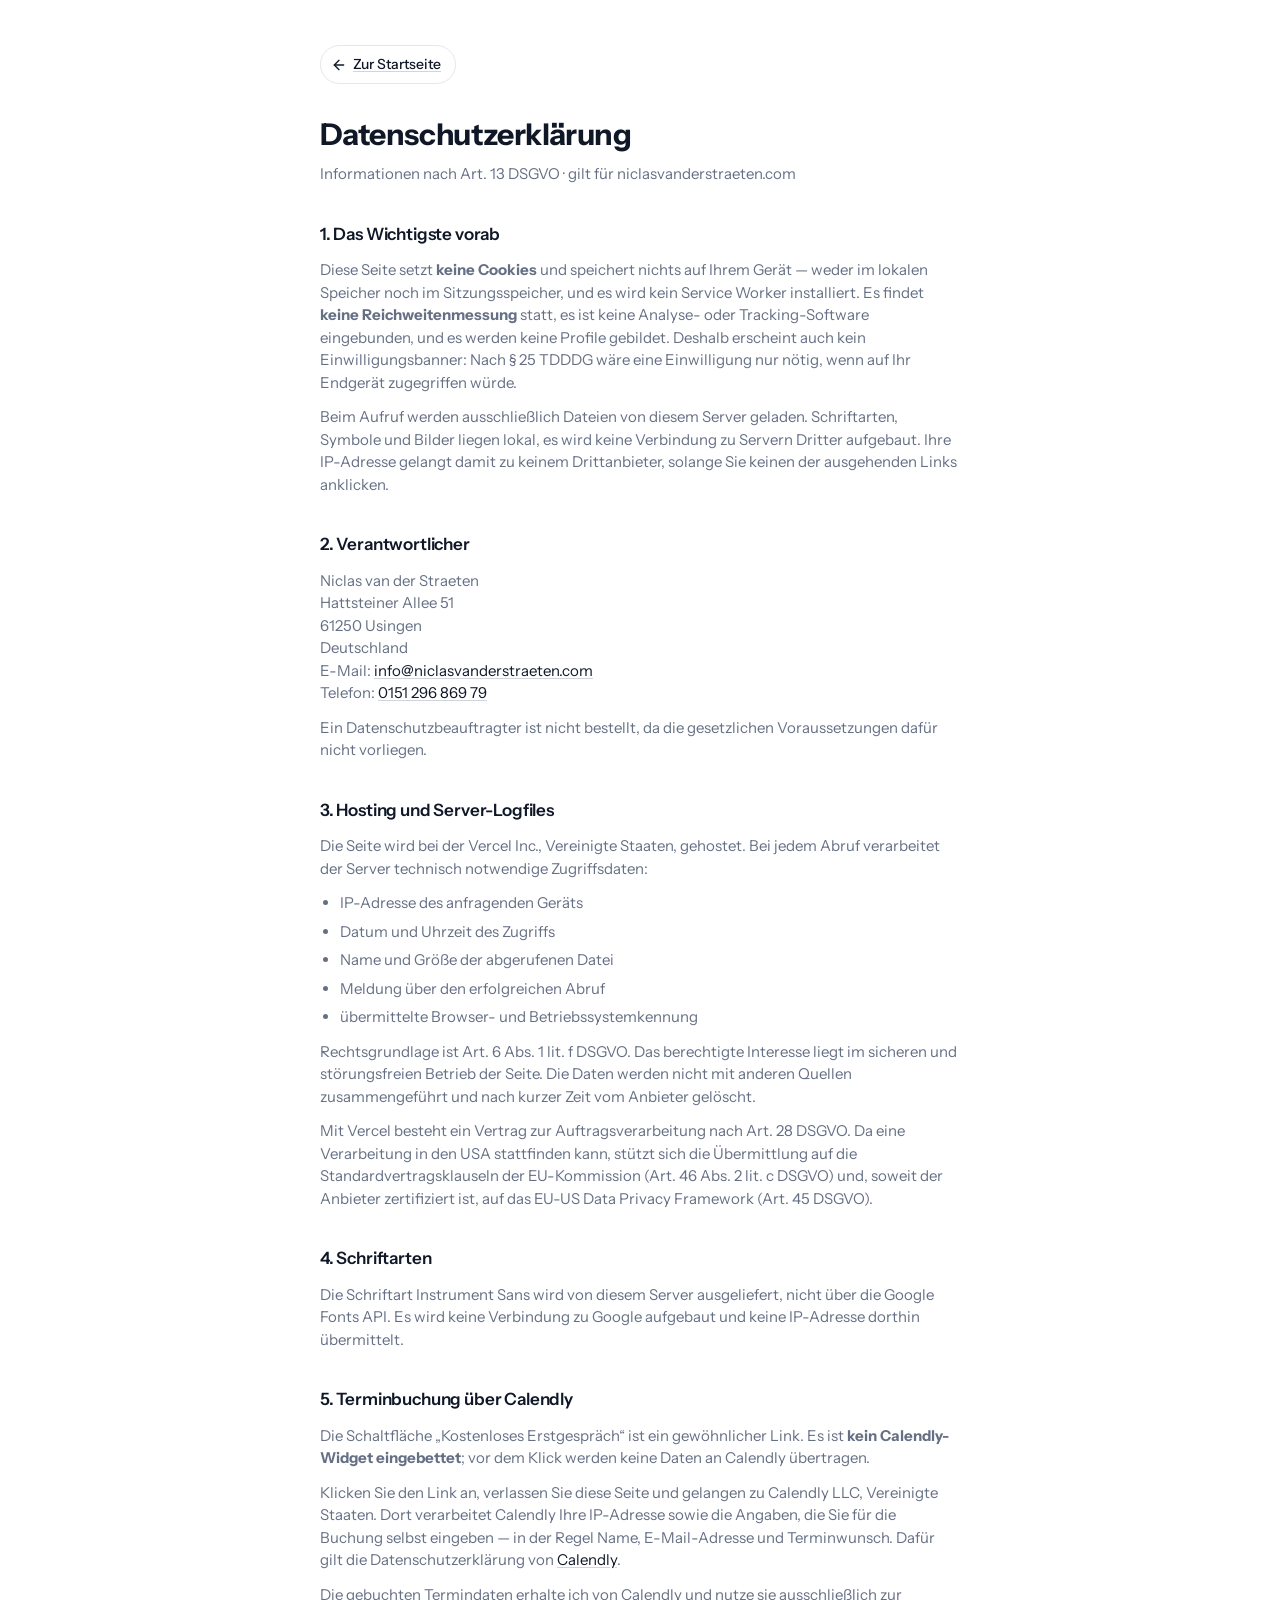
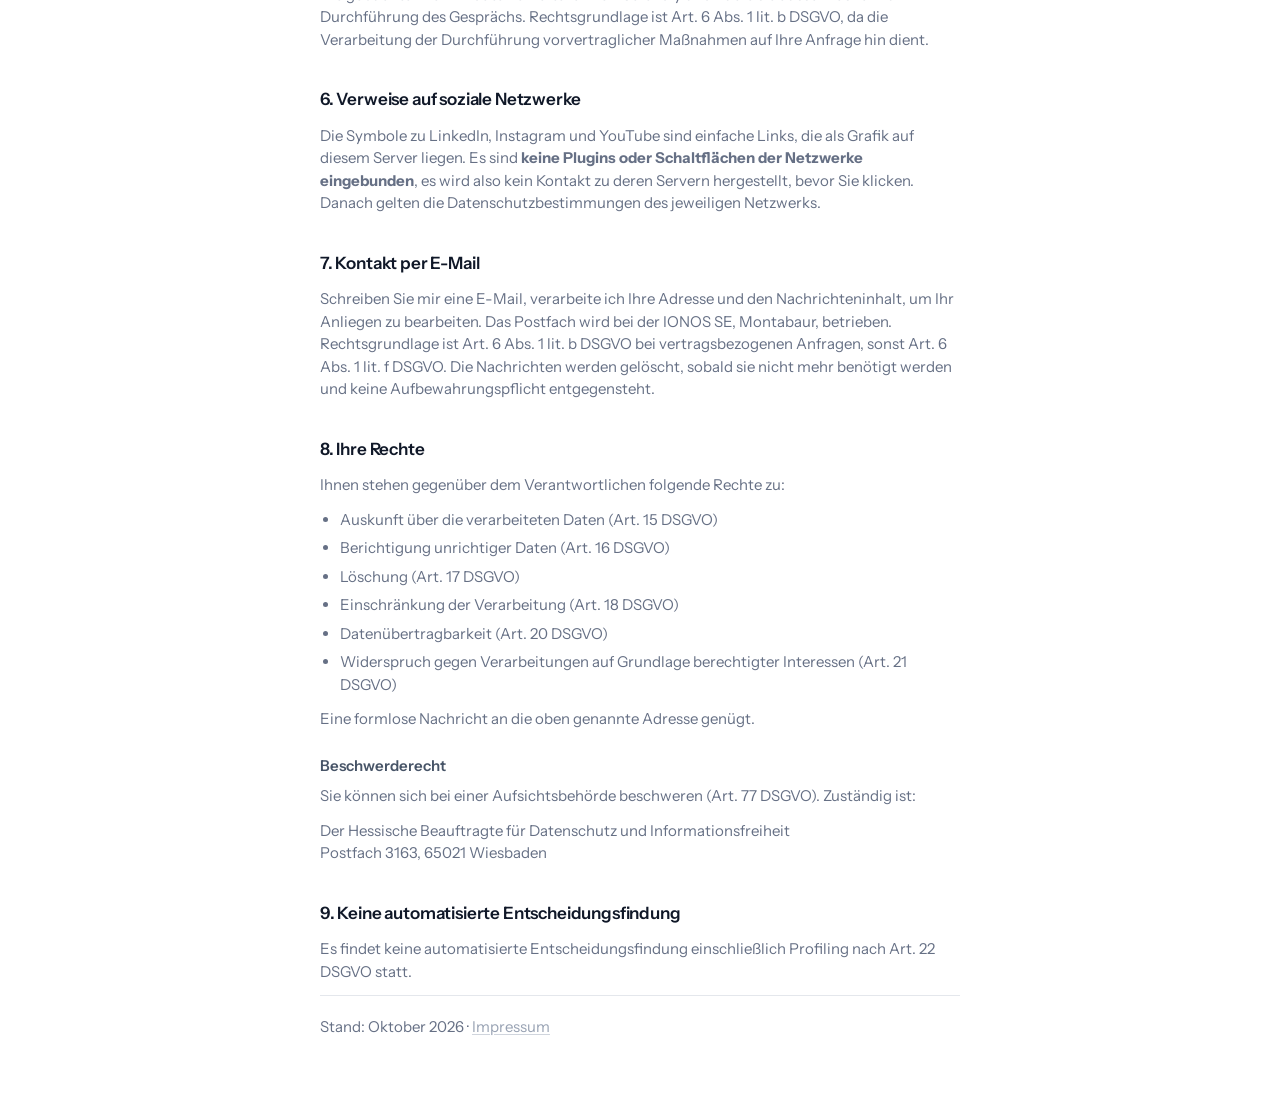
==== commit 25da25a8: "Instrument Sans everywhere, blue italic surname, softer edges The whole site now uses Instrument San" ====
--- a/datenschutz.html
+++ b/datenschutz.html
@@ -11,7 +11,7 @@
   <link rel="icon" href="/favicon.ico" sizes="32x32" />
   <link rel="icon" href="/assets/icons/favicon-48.png" type="image/png" sizes="48x48" />
   <link rel="apple-touch-icon" href="/apple-touch-icon.png" />
-  <link rel="preload" href="assets/fonts/inter-latin-400.woff2" as="font" type="font/woff2" crossorigin />
+  <link rel="preload" href="assets/fonts/instrument-sans-variable.woff2" as="font" type="font/woff2" crossorigin />
   <link rel="stylesheet" href="styles.css" />
   <link rel="stylesheet" href="legal.css" />
 </head>
@@ -94,7 +94,7 @@
     <section>
       <h2>4. Schriftarten</h2>
       <p>
-        Die Schriftarten Inter und Instrument Sans werden von diesem Server
+        Die Schriftart Instrument Sans wird von diesem Server
         ausgeliefert, nicht &uuml;ber die Google Fonts API. Es wird keine Verbindung zu Google aufgebaut und keine
         IP-Adresse dorthin &uuml;bermittelt.
       </p>
--- a/styles.css
+++ b/styles.css
@@ -1,34 +1,4 @@
-/* Locally hosted Inter (OFL) — no external requests, DSGVO-friendly */
-@font-face {
-  font-family: "Inter";
-  font-style: normal;
-  font-weight: 400;
-  font-display: swap;
-  src: url("assets/fonts/inter-latin-400.woff2") format("woff2");
-}
-@font-face {
-  font-family: "Inter";
-  font-style: normal;
-  font-weight: 500;
-  font-display: swap;
-  src: url("assets/fonts/inter-latin-500.woff2") format("woff2");
-}
-@font-face {
-  font-family: "Inter";
-  font-style: normal;
-  font-weight: 600;
-  font-display: swap;
-  src: url("assets/fonts/inter-latin-600.woff2") format("woff2");
-}
-@font-face {
-  font-family: "Inter";
-  font-style: normal;
-  font-weight: 700;
-  font-display: swap;
-  src: url("assets/fonts/inter-latin-700.woff2") format("woff2");
-}
-
-/* Instrument Sans für Kundenstimmen und Haupt-Button. Selbst gehostet, nicht
+/* Instrument Sans ist die einzige Schrift der Seite. Selbst gehostet, nicht
    von Google Fonts: Ein Abruf dort schickte die IP-Adresse jedes Besuchers an
    Google. Variable Dateien decken 400–700 stufenlos ab — so stimmen auch
    Zwischengewichte wie 550 oder 620 exakt. */
@@ -75,23 +45,9 @@
   --gap: 12px;
   --max-w: 480px;
 
-  /* Hintergrund im Stil der VDSolutions-Landingpage: feines Raster mit
-     blauem Lichtschein hinter dem Kopfbereich */
-  --bg-grid-line: rgb(16 36 84 / 0.055);
-  --bg-grid-size: 32px;
-  --bg-glow-core: rgb(88 163 255 / 0.24);
-  --bg-glow-mid: rgb(88 163 255 / 0.08);
-  --bg-glow-edge: rgb(88 163 255 / 0);
-}
-@media (min-width: 768px) {
-  :root {
-    --bg-grid-size: 40px;
-  }
-}
-@media (min-width: 1024px) {
-  :root {
-    --bg-grid-size: 48px;
-  }
+  /* Profilbild: Größe und Abstand nach oben */
+  --avatar-size: clamp(200px, 56vw, 244px);
+  --profile-top: max(76px, calc(env(safe-area-inset-top) + 60px));
 }
 
 * {
@@ -110,7 +66,7 @@
   min-height: 100vh;
   min-height: 100dvh;
   overflow-x: clip;
-  /* Oben kein Abstand: das Foto beginnt randlos ganz oben */
+  /* Oben kein Abstand: den hält .profile, unter dem Sprachschalter */
   padding:
     0
     max(16px, env(safe-area-inset-right))
@@ -120,7 +76,7 @@
   flex-direction: column;
   align-items: center;
   justify-content: flex-start;
-  font-family: "Inter", system-ui, -apple-system, "Segoe UI", Roboto, sans-serif;
+  font-family: "Instrument Sans", system-ui, -apple-system, "Segoe UI", Roboto, sans-serif;
   color: var(--text);
   background: #ffffff;
   line-height: 1.5;
@@ -150,7 +106,6 @@
   flex: 1 1 auto;
   display: flex;
   flex-direction: column;
-  gap: clamp(24px, 3.4vh, 34px);
 }
 @media (max-width: 360px) {
   .card {
@@ -158,12 +113,59 @@
   }
 }
 
-/* ---------- Hintergrund: Raster und Lichtschein ----------
-   Zwei eigene Ebenen hinter allem, nur auf der Startseite. Sie decken den
-   ersten Bildschirm ab und scrollen mit der Seite: Der Schein soll hinter
-   dem Foto liegen, nicht am Fenster kleben. z-index -1 und pointer-events
-   none, damit weder Inhalt noch Klicks etwas davon merken. */
+/* ---------- Raster und Schein hinter dem Profilbild ----------
+   Die Startseite ist weiß; nur die Kundenstimmen darunter stehen im
+   Anthrazit. Hinter dem Profilbild liegt ein feines Raster aus 1-px-Linien,
+   das von der Bildmitte aus in alle Richtungen weich ausblendet: seitlich
+   endet es vor dem Bildschirmrand (höchstens 47 % der Breite je Seite),
+   unten schon über dem Namen. Die Mitte liegt dafür etwas über der
+   Bildmitte. Eigene
+   Ebene hinter allem; sie scrollt mit und nimmt keine Klicks an. body trägt
+   dafür keinen eigenen Hintergrund (das Weiß geht an die Leinwand über),
+   sonst läge er über dem Raster. */
+/* Raster und Schein laufen nach oben aus: Am oberen Bildschirmrand ist es
+   wieder reines Weiß, voll sichtbar erst ab der Oberkante des Bilds */
 .home::before,
+.home::after {
+  --top-fade: linear-gradient(180deg, transparent 0, #000 calc(var(--profile-top) + 20px));
+}
+.home::before {
+  --grid-size: 32px;
+  content: "";
+  position: absolute;
+  top: 0;
+  left: 0;
+  right: 0;
+  height: max(100svh, 640px);
+  z-index: -1;
+  pointer-events: none;
+  background-image:
+    linear-gradient(90deg, rgb(16 36 84 / 0.06) 1px, transparent 1px),
+    linear-gradient(180deg, rgb(16 36 84 / 0.06) 1px, transparent 1px);
+  background-size: var(--grid-size) var(--grid-size);
+  background-position: center top;
+  -webkit-mask-image:
+    radial-gradient(
+      min(var(--avatar-size) * 1.6, 47vw) calc(var(--avatar-size) / 2 + 58px)
+        at 50% calc(var(--profile-top) + var(--avatar-size) / 2 - 30px),
+      #000 55%, transparent 100%),
+    var(--top-fade);
+  -webkit-mask-composite: source-in;
+  mask-image:
+    radial-gradient(
+      min(var(--avatar-size) * 1.6, 47vw) calc(var(--avatar-size) / 2 + 58px)
+        at 50% calc(var(--profile-top) + var(--avatar-size) / 2 - 30px),
+      #000 55%, transparent 100%),
+    var(--top-fade);
+  mask-composite: intersect;
+}
+@media (min-width: 768px) {
+  .home::before {
+    --grid-size: 40px;
+  }
+}
+/* Leichter blauer Schein nur eng um das Profilbild, nicht hinter dem Text;
+   eigene Ebene wie das Raster */
 .home::after {
   content: "";
   position: absolute;
@@ -173,165 +175,107 @@
   height: max(100svh, 640px);
   z-index: -1;
   pointer-events: none;
-}
-/* Raster: 1-px-Linien senkrecht und waagerecht. Es liegt nur um die Person
-   herum und blendet in alle Richtungen aus — Mitte dort, wo auch der Schein
-   sitzt, Breite höchstens 560 px, damit es am Desktop nicht die Fläche füllt.
-   Über der Person ist es nicht zu sehen: Das Foto läuft deckend ins Weiß aus. */
-.home::before {
-  background-image:
-    linear-gradient(90deg, var(--bg-grid-line) 1px, transparent 1px),
-    linear-gradient(180deg, var(--bg-grid-line) 1px, transparent 1px);
-  background-size: var(--bg-grid-size) var(--bg-grid-size);
-  background-position: center top;
-  -webkit-mask-image: radial-gradient(min(560px, 92vw) 46% at 50% 25%, #000 25%, transparent 100%);
-  mask-image: radial-gradient(min(560px, 92vw) 46% at 50% 25%, #000 25%, transparent 100%);
-}
-/* Blauer Schein mittig hinter dem Foto */
-.home::after {
   background: radial-gradient(
-    45% 36% at 50% 23%,
-    var(--bg-glow-core) 0%,
-    var(--bg-glow-mid) 55%,
-    var(--bg-glow-edge) 100%
+    calc(var(--avatar-size) * 1.02) calc(var(--avatar-size) * 0.96)
+      at 50% calc(var(--profile-top) + var(--avatar-size) / 2),
+    rgb(88 163 255 / 0.38) 0%,
+    rgb(88 163 255 / 0.16) 60%,
+    rgb(88 163 255 / 0) 100%
   );
-}
-
-/* ---------- Sprachschalter ----------
-   Die Seite hat keinen Header: Das Foto beginnt ganz oben, der Schalter liegt oben
-   links darüber. Eine helle, leicht milchige Pille hält DE/EN auch über dem
-   bunten Bühnenhintergrund lesbar. Er scrollt mit der Seite weg. */
-.lang {
-  position: absolute;
-  top: max(12px, calc(env(safe-area-inset-top) + 8px));
-  left: max(12px, calc(env(safe-area-inset-left) + 8px));
-  z-index: 10;
-  padding: 5px 10px;
-  border-radius: 999px;
-  background: rgba(255, 255, 255, 0.82);
-  -webkit-backdrop-filter: saturate(1.4) blur(12px);
-  backdrop-filter: saturate(1.4) blur(12px);
-  box-shadow: 0 2px 10px rgba(16, 24, 40, 0.12);
-  display: flex;
-  align-items: center;
-  gap: 8px;
-  font-size: 0.8rem;
-  font-weight: 600;
-  letter-spacing: 0.04em;
-}
-.lang__label {
-  color: var(--label);
-  cursor: pointer;
-  user-select: none;
-  transition: color 0.18s ease;
-}
-.lang__label.is-active {
-  color: var(--text);
-}
-
-/* Schalter wie ein Kippschalter: die Spur bleibt immer im Blau des CTA, nur
-   der Knopf wandert — links Deutsch, rechts Englisch */
-.lang__switch {
-  position: relative;
-  width: 44px;
-  height: 26px;
-  padding: 0;
-  border: 0;
-  border-radius: 999px;
-  background: var(--primary-gradient);
-  box-shadow: inset 0 1px 2px rgba(0, 0, 0, 0.15);
-  cursor: pointer;
-}
-.lang__switch::after {
-  content: "";
-  position: absolute;
-  top: 3px;
-  left: 3px;
-  width: 20px;
-  height: 20px;
-  border-radius: 50%;
-  background: #ffffff;
-  box-shadow: 0 1px 3px rgba(16, 24, 40, 0.3);
-  transition: translate 0.22s cubic-bezier(0.22, 1, 0.36, 1);
-}
-.lang__switch[aria-checked="true"]::after {
-  translate: 18px 0;
-}
-.lang__switch:focus-visible {
-  outline: 3px solid var(--focus-ring);
-  outline-offset: 3px;
+  -webkit-mask-image: var(--top-fade);
+  mask-image: var(--top-fade);
 }
 
 /* ---------- Profile ---------- */
 .profile {
   /* Teilt den Freiraum mit dem Footer, statt alles nach oben zu drücken */
   margin-top: auto;
+  padding-top: var(--profile-top);
   text-align: center;
   display: flex;
   flex-direction: column;
   align-items: center;
-  gap: clamp(10px, 1.4vw, 16px);
-}
-
-/* ---------- Bühnenfoto ----------
-   Freigestellt statt im Kreis. Nach unten blendet die Figur weich ins Weiß
-   aus, zu den Seiten früher als in der Mitte; das ist ins Bild gerechnet
-   (assets/_originals/niclas-buehne_render.js). Ein Klick öffnet den Dialog
-   über mich. */
-.hero {
-  position: relative;
+}
+
+/* ---------- Abstände ----------
+   Gruppen, je weiter auseinander, je weniger sie zusammengehören:
+   Person (Bild mit Social-Icons, Name, Rolle), Aktionen (die beiden
+   Buttons), dann das dunkle Blatt mit Logos und Kundenstimmen. Innerhalb der
+   Person rücken Name und Rolle am engsten zusammen. Die Werte unten sind
+   Abstände von Kante zu Kante; sichtbar von Schrift zu Schrift ergibt das
+   auf dem Handy etwa 32 · 10 · 34 · 52 px (Bild · Name · Rolle · Buttons ·
+   dunkles Blatt), am Desktop 36 · 12 · 40 · 72 px. Die beiden Buttons stehen
+   12 px auseinander. */
+.avatar-wrap {
+  margin-bottom: clamp(28px, 7.4vw, 32px);
+}
+.bio {
+  margin: 4px 0 0;
+}
+.profile + .link-section {
+  margin-top: clamp(28px, 7.6vw, 34px);
+}
+.voices {
+  margin-top: clamp(52px, 13vw, 72px);
+}
+.closing-cta {
+  /* Im dunklen Blatt unter den Pfeilen, genau so breit wie die Buttons oben
+     (Spalte minus Seitenrand von body und .card) */
+  width: min(100% - 64px, var(--max-w));
+  /* Luft nach oben zu den Pfeilen und nach unten zur Blattkante: unten
+     zusammen mit dem Innenabstand des Blatts mindestens 84–104 px, etwas
+     mehr als oben, weil der blaue Schein des Buttons nach unten fällt */
+  margin: clamp(48px, 12vw, 72px) auto max(0px, clamp(84px, 21vw, 104px) - var(--v-pad-bottom));
+}
+/* Auf dem Handy etwas mehr Luft zu den Pfeilen darüber */
+@media (max-width: 767px) {
+  .closing-cta {
+    margin-top: 80px;
+  }
+}
+@media (max-width: 360px) {
+  .closing-cta {
+    width: calc(100% - 56px);
+  }
+}
+
+/* ---------- Profilbild ----------
+   Rund, aus dem Bühnenfoto geschnitten (assets/_originals/
+   niclas-avatar_render.js). Auf weißem Grund wäre ein weißer Ring
+   unsichtbar — der Ring übernimmt deshalb selbst die Kante. Ein Klick öffnet
+   den Dialog über mich. */
+.avatar-button {
   display: block;
-  /* Handy: randlos über die volle Breite */
-  width: 100vw;
-  margin-inline: calc(50% - 50vw);
-  /* Das Bild läuft unten in reines Weiß aus und trägt den Abstand zum Namen
-     selbst — der Name rückt in diesen weißen Teil hinein */
-  margin-bottom: -11vw;
   padding: 0;
   border: 0;
+  border-radius: 50%;
   background: none;
   line-height: 0;
   cursor: pointer;
-}
-.hero__img {
+  transition: transform 0.22s cubic-bezier(0.22, 1, 0.36, 1);
+}
+.avatar {
   display: block;
-  width: 100%;
+  width: var(--avatar-size);
   height: auto;
-  /* Etwas höher als das Foto (4 : 5); die Seiten verlieren dafür je rund 3 % */
-  aspect-ratio: 4 / 5.3;
+  aspect-ratio: 1 / 1;
+  border-radius: 50%;
   object-fit: cover;
-}
-/* Breitere Bildschirme: begrenzt und mittig, Seiten und Oberkante laufen
-   ebenfalls aus — volle Breite würde bis aufs Gesicht beschneiden */
-@media (min-width: 600px) {
-  .hero {
-    width: auto;
-    margin-inline: auto;
-    margin-bottom: -48px;
-  }
-  .hero__img {
-    width: auto;
-    height: min(65vh, 670px);
-    -webkit-mask-image:
-      linear-gradient(90deg, transparent, #000 16%, #000 84%, transparent),
-      linear-gradient(180deg, transparent, #000 10%);
-    -webkit-mask-composite: source-in;
-    mask-image:
-      linear-gradient(90deg, transparent, #000 16%, #000 84%, transparent),
-      linear-gradient(180deg, transparent, #000 10%);
-    mask-composite: intersect;
-  }
-}
-.hero:focus-visible {
+  border: 3px solid var(--tile);
+  box-shadow:
+    0 10px 28px rgba(16, 24, 40, 0.12),
+    0 0 0 1px var(--border-hover);
+  background: var(--tile);
+}
+.avatar-button:focus-visible {
   outline: 3px solid var(--focus-ring);
-  outline-offset: 6px;
-}
-.hero:active {
-  transform: scale(0.98);
-}
-
+  outline-offset: 5px;
+}
+.avatar-button:active {
+  transform: scale(0.97);
+}
 @media (hover: hover) and (pointer: fine) {
-  .hero:hover {
+  .avatar-button:hover {
     transform: translateY(-2px);
   }
 }
@@ -348,9 +292,29 @@
   line-height: 1.08;
   color: var(--text);
 }
+/* Nachname kursiv im Blauverlauf des CTA — dasselbe Muster wie das goldene
+   „sprechen.“ in den Kundenstimmen. */
+.name__accent {
+  font-style: italic;
+  font-weight: 620;
+  color: #0050f6;
+  /* Platz für den Überhang der Kursiven, ohne den Satz zu verschieben */
+  padding-inline: 0.03em 0.09em;
+  margin-inline: -0.03em -0.09em;
+}
+@supports (-webkit-background-clip: text) or (background-clip: text) {
+  .name__accent {
+    background-image: linear-gradient(100deg, #003fd2 0%, #1d63ff 42%, #3d84ff 62%, #0050f6 100%);
+    -webkit-background-clip: text;
+    background-clip: text;
+    -webkit-text-fill-color: transparent;
+    color: transparent;
+    -webkit-box-decoration-break: clone;
+    box-decoration-break: clone;
+  }
+}
 
 .bio {
-  margin: 0;
   max-width: 50ch;
   color: var(--text-muted);
   font-size: clamp(0.92rem, 2.6vw, 1rem);
@@ -359,27 +323,111 @@
   color: var(--text);
   font-weight: 600;
 }
+
 /* Leistungszeile eine Stufe leiser als die Rollenzeile darüber. Die
    kleinere Stufe hält sie außerdem auf einer Zeile — bei voller Größe
    bricht sie auf dem Telefon um. */
 .bio__services {
-  /* Als eigener Block, damit der Satz auf dem Handy in zwei gleich langen
-     Zeilen bricht statt mit einem Wort allein in der zweiten */
+  /* Eigene Zeile unter der Rolle. balance nur als Sicherung: Bricht der Satz
+     doch einmal um, dann in zwei gleich lange Zeilen statt mit einem Wort
+     allein in der zweiten. */
   display: block;
   text-wrap: balance;
   color: var(--label);
   font-size: 0.93em;
 }
-
-/* ---------- Social icons ---------- */
+/* Auf schmalen Handys fehlen dem Satz samt Blitz wenige Pixel zur einen Zeile */
+@media (max-width: 359px) {
+  .bio__services {
+    font-size: 0.86em;
+  }
+}
+
+/* ---------- Social icons ----------
+   Drei gleich große weiße Kreise oben rechts auf dem Ring des Profilbilds,
+   gerade ausgerichtet. Jeder sitzt mit seiner Mitte genau auf dem Kreisrand
+   (cos/sin des Winkels --a); 30° Abstand halten die Tippflächen auch beim
+   kleinsten Bild auseinander, und der obere Kreis bleibt vom Sprachschalter
+   weg. Die Ebene darüber lässt
+   Klicks durch, damit das Bild selbst klickbar bleibt. */
+.avatar-wrap {
+  position: relative;
+}
+.socials {
+  position: absolute;
+  inset: 0;
+  pointer-events: none;
+}
 .socials-list {
   list-style: none;
-  /* Negativ, weil die 46px-Flächen der Icons selbst schon Luft mitbringen:
-     mit dem vollen Profil-Abstand hing die Reihe vom Kopf ab. */
-  margin: -4px 0 0;
+  margin: 0;
   padding: 0;
-  display: flex;
-  gap: 12px;
+}
+.socials-list li {
+  --chip: 36px;
+  position: absolute;
+  left: calc(50% + 50% * cos(var(--a)) - var(--chip) / 2);
+  top: calc(50% + 50% * sin(var(--a)) - var(--chip) / 2);
+  pointer-events: auto;
+}
+.socials-list li:nth-child(1) { --a: -54deg; }
+.socials-list li:nth-child(2) { --a: -24deg; }
+.socials-list li:nth-child(3) { --a: 6deg; }
+/* Volle Markenflächen statt weißer Knöpfe: jeder Kreis ganz in der Farbe
+   seiner Marke, das Zeichen weiß darauf. Eine feine helle Haarlinie innen
+   und ein leichter Glanz oben machen daraus ein Objekt statt eines flachen
+   Punkts; der weiche Schatten löst es vom Foto. */
+.socials .social-btn {
+  --brand: #475467;
+  width: var(--chip);
+  height: var(--chip);
+  border: 0;
+  border-radius: 50%;
+  color: #ffffff;
+  background:
+    linear-gradient(180deg, rgb(255 255 255 / 0.22) 0%, rgb(255 255 255 / 0) 55%),
+    var(--brand);
+  box-shadow:
+    inset 0 0 0 1px rgb(255 255 255 / 0.28),
+    0 0 0 0.5px rgb(16 24 40 / 0.18),
+    0 2px 4px rgb(16 24 40 / 0.12),
+    0 8px 18px -6px rgb(16 24 40 / 0.3);
+}
+.socials .social-btn--linkedin {
+  --brand: #0a66c2;
+}
+.socials .social-btn--youtube {
+  --brand: #ff0033;
+}
+.socials .social-btn--instagram {
+  --brand: radial-gradient(circle at 30% 107%, #fdf497 0%, #fdf497 5%, #fd5949 45%,
+    #d6249f 60%, #285aeb 90%);
+}
+.socials .social-btn svg {
+  width: 17px;
+  height: 17px;
+  filter: none;
+  opacity: 1;
+}
+/* Instagram: das Zeichen weiß statt im Verlauf, der liegt jetzt in der Fläche */
+.socials .social-btn--instagram svg path {
+  fill: currentColor;
+}
+.socials .social-btn--youtube svg {
+  /* Nur das Play-Dreieck; optisch leicht nach rechts, wie im Original */
+  width: 15px;
+  height: 15px;
+  translate: 1px 0;
+}
+@media (hover: hover) and (pointer: fine) {
+  .avatar-wrap .socials .social-btn:hover {
+    transform: translateY(-2px);
+    box-shadow:
+      inset 0 0 0 1px rgb(255 255 255 / 0.36),
+      0 0 0 0.5px rgb(16 24 40 / 0.2),
+      0 3px 6px rgb(16 24 40 / 0.14),
+      0 12px 22px -8px rgb(16 24 40 / 0.36);
+  }
 }
 
 .social-btn {
@@ -563,7 +611,7 @@
     0 16px 32px -16px rgb(0 80 246 / 0.45),
     inset 0 1px 0 rgb(255 255 255 / 0.32);
   --cta-focus: #0050f6;
-  --cta-font: "Instrument Sans", "Inter", system-ui, -apple-system, sans-serif;
+  --cta-font: "Instrument Sans", system-ui, -apple-system, sans-serif;
   --cta-size: 15.5px;
   --cta-gap: 8px;
   --cta-pad-x: 16px;
@@ -683,7 +731,7 @@
    Innenabstand und Pfeil — höchstens bis zur Stufe des Buttons.
    12,4 = gemessene 12,04 plus 3 % Luft. Ändert sich der Text, muss dieser
    Faktor neu gemessen werden. */
-#main-links > li {
+.links-list > li {
   container-type: inline-size;
 }
 .cta {
@@ -1075,7 +1123,7 @@
     transform: translateY(0);
   }
 }
-/* Das Foto ist der Einstieg und kommt deshalb zusätzlich aus einer leichten
+/* Das Profilbild ist der Einstieg und kommt deshalb zusätzlich aus einer leichten
    Verkleinerung heraus — dieselbe Richtung und Kurve, nur etwas mehr Gewicht. */
 @keyframes heroReveal {
   from {
@@ -1088,8 +1136,7 @@
   }
 }
 
-.lang,
-.hero__img,
+.avatar,
 .name,
 .bio,
 .socials,
@@ -1099,14 +1146,11 @@
   animation-delay: var(--enter);
 }
 
-.hero__img {
+.avatar {
   animation-name: heroReveal;
   animation-duration: 0.9s;
   transform-origin: 50% 70%;
   --enter: 0.06s;
-}
-.lang {
-  --enter: 0s;
 }
 .name {
   --enter: 0.17s;
@@ -1191,19 +1235,121 @@
   flex-direction: column;
   gap: var(--gap);
 }
-.profile + .link-section {
-  margin-top: clamp(-10px, -1vh, -6px);
-}
-
+
+
+/* ---------- Kundenlogos: Laufband ----------
+   Oben im dunklen Kundenstimmen-Blatt, ohne Überschrift.
+   Ruhig und ohne Fläche, Rahmen oder Linien — sichtbar sind nur die Logos.
+   Auf dem Anthrazit verschwänden dunkle Wortmarken (Engel & Völkers,
+   Questico), deshalb stehen alle einheitlich in gedämpftem Weiß. Kein
+   JavaScript: Die Spur (.track) hält zwei identische Gruppen und wandert um
+   genau eine davon (-50 %), danach beginnt die Animation unsichtbar von
+   vorn. Das padding-right jeder Gruppe muss dem gap entsprechen, sonst
+   ruckelt der Übergang. */
+.logos {
+  --logo-base: 24px;
+  --logo-gap: 40px;
+  width: min(100%, 1180px);
+  /* Das Polster des Bands oben zieht die Blattkante schon mit; nach unten
+     derselbe Abstand wie zwischen Kopf und Video-Bühne */
+  margin: calc(-1 * var(--v-pad-top) / 2) auto var(--v-stage-gap);
+}
+@media (min-width: 768px) {
+  .logos {
+    --logo-base: 30px;
+    --logo-gap: 56px;
+  }
+}
+@media (min-width: 1024px) {
+  .logos {
+    --logo-base: 32px;
+    --logo-gap: 72px;
+  }
+}
+.marquee {
+  overflow: hidden;
+  padding-block: 20px;
+  /* Ränder weich ausblenden */
+  -webkit-mask-image: linear-gradient(90deg, transparent 0%, #000 14%, #000 86%, transparent 100%);
+  mask-image: linear-gradient(90deg, transparent 0%, #000 14%, #000 86%, transparent 100%);
+}
+@media (min-width: 768px) {
+  .marquee {
+    padding-block: 26px;
+  }
+}
+@media (min-width: 1024px) {
+  .marquee {
+    padding-block: 30px;
+  }
+}
+.track {
+  display: flex;
+  width: max-content;
+  animation: marquee 72s linear infinite;
+}
+@keyframes marquee {
+  to {
+    transform: translateX(-50%);
+  }
+}
+.group {
+  display: flex;
+  flex: none;
+  align-items: center;
+  gap: var(--logo-gap);
+  padding-right: var(--logo-gap);
+  margin: 0;
+  padding-left: 0;
+  list-style: none;
+}
+.group li {
+  display: flex;
+  flex: none;
+  align-items: center;
+}
+.group img {
+  display: block;
+  width: auto;
+  height: calc(var(--logo-base) * var(--logo-scale, 1));
+  /* Einfarbig weiß, leicht zurückgenommen */
+  filter: brightness(0) invert(1);
+  opacity: 0.72;
+}
+/* Mit Maus: Überfahren hält das Band an */
+@media (hover: hover) {
+  .marquee:hover .track {
+    animation-play-state: paused;
+  }
+}
+/* Weniger Bewegung: stehende, umbrechende Reihe, nur die erste Ausgabe */
+@media (prefers-reduced-motion: reduce) {
+  .marquee {
+    /* Ohne Randmaske bräuchten die äußeren Logos sonst Abstand zum Rand */
+    padding-inline: 16px;
+    -webkit-mask-image: none;
+    mask-image: none;
+  }
+  .track {
+    width: auto;
+    animation: none;
+  }
+  .group {
+    flex: 1 1 auto;
+    flex-wrap: wrap;
+    justify-content: center;
+    row-gap: 16px;
+    padding: 0;
+  }
+  .track [aria-hidden="true"] {
+    display: none;
+  }
+}
 
 /* ---------- Kundenstimmen ----------
    Dunkles Blatt im Stil der VDSolutions-Landingpage: Kopf zentriert, darunter
-   eine Kino-Bühne mit drei Videos im Querformat. Breiter als die Linkspalte
-   (die Videos brauchen bis 720 px), deshalb tritt das Blatt aus ihr heraus.
-
-   Instrument Sans steht vorn in der Schriftliste, wird aber nicht von Google
-   geladen — das schickte die IP-Adresse jedes Besuchers an Google. Bis die
-   Schrift selbst gehostet ist, greift Inter. */
+   eine Kino-Bühne mit drei Videos im Querformat. Das Blatt tritt aus der
+   Linkspalte heraus und läuft randlos über die volle Breite. */
 .voices {
   --v-ink: #141414;
   --v-white: #ffffff;
@@ -1211,12 +1357,9 @@
   --v-blue-active: #4d8bff;
   --v-focus: #5b98ff;
   --v-muted: rgb(255 255 255 / 0.66);
-  --v-eyebrow: #bababa;
-  --v-font: "Instrument Sans", "Inter", system-ui, -apple-system, sans-serif;
-  --v-gold-rule: linear-gradient(90deg, #98681a 0%, #c48f2e 28%, #f6dc94 55%, #d6ad55 75%, #b58434 100%);
+  --v-font: "Instrument Sans", system-ui, -apple-system, sans-serif;
   --v-gold-shine: linear-gradient(110deg, rgb(255 248 222 / 0) 30%, rgb(255 248 222 / 0.8) 44%, rgb(255 248 222 / 0) 56%);
   --v-gold-text: linear-gradient(180deg, #f6dd9a 0%, #e0b65a 40%, #c3913a 62%, #dcb463 84%, #f1d48e 100%);
-  --v-radius: 52px;
   --v-pad-top: 56px;
   --v-pad-bottom: 64px;
   --v-gutter: clamp(16px, 5.3vw, 24px);
@@ -1227,22 +1370,35 @@
   --v-dim: 0.4;
   --v-shrink: 0.92;
   --v-ease: cubic-bezier(0.2, 0.7, 0.2, 1);
-  --v-sheet-w: min(100vw - 24px, 1180px);
+  /* Randlos über die volle Breite wie das weiße Blatt darüber */
+  --v-sheet-w: 100vw;
+  /* Flacher Bogen an Ober- und Unterkante: so weit liegen die Seiten
+     hinter der Mitte zurück */
+  --v-arc: clamp(18px, 4.5vw, 40px);
+  /* Mittelpunkt der Ellipse, deren oberer Rand den Bogen bildet. Mit der
+     halben Breite als Radius trifft sie die Seiten genau --v-arc tiefer:
+     1 − √(1 − ¼) ≈ 0,134, also 1 ÷ 0,134 ≈ 7,46 */
+  --v-arc-c: calc(var(--v-arc) * 7.46);
 
   width: var(--v-sheet-w);
   /* Mittig zur Spalte, aber breiter als sie */
   margin-inline: calc(50% - var(--v-sheet-w) / 2);
-  margin-top: 8px;
-  padding: var(--v-pad-top) 0 var(--v-pad-bottom);
-  border-radius: var(--v-radius);
-  background: var(--v-ink);
+  padding: calc(var(--v-arc) + var(--v-pad-top)) 0 calc(var(--v-pad-bottom) + var(--v-arc));
+  /* Nur der Hintergrund bildet die Bögen, der Inhalt wird nicht
+     beschnitten: oben und unten je eine flache Ellipse, dazwischen volle
+     Fläche */
+  background:
+    radial-gradient(100% var(--v-arc-c) at 50% var(--v-arc-c),
+      var(--v-ink) calc(100% - 1px), rgb(20 20 20 / 0) 100%) no-repeat,
+    radial-gradient(100% var(--v-arc-c) at 50% calc(100% - var(--v-arc-c)),
+      var(--v-ink) calc(100% - 1px), rgb(20 20 20 / 0) 100%) no-repeat,
+    linear-gradient(var(--v-ink), var(--v-ink)) 0 var(--v-arc-c) / 100% calc(100% - 2 * var(--v-arc-c)) no-repeat;
   color: var(--v-white);
   font-family: var(--v-font);
   overflow: clip;
 }
 @media (min-width: 768px) {
   .voices {
-    --v-radius: 72px;
     --v-pad-top: 88px;
     --v-pad-bottom: 96px;
     --v-gutter: 32px;
@@ -1273,24 +1429,21 @@
   padding-right: max(var(--v-gutter), env(safe-area-inset-right));
   text-align: center;
 }
+/* Goldene Haarlinie zwischen Logoband und Überschrift: trennt die beiden
+   Teile des Blatts, steht mittig mit gleichem Abstand nach oben und unten */
 .voices__eyebrow {
-  display: inline-flex;
-  align-items: center;
-  gap: 11px;
-  margin: 0 0 16px;
-  font-size: 12px;
-  font-weight: 500;
-  line-height: 1.2;
-  letter-spacing: 0.12em;
-  text-transform: uppercase;
-  color: var(--v-eyebrow);
+  display: flex;
+  justify-content: center;
+  margin: 0 0 var(--v-stage-gap);
 }
 .voices__rule {
-  width: 24px;
-  height: 2px;
-  border-radius: 2px;
-  background: var(--v-gold-rule);
-  box-shadow: 0 0 8px rgb(214 173 85 / 0.45);
+  width: min(100% - 2 * var(--v-gutter), 320px);
+  height: 1px;
+  /* Hochglanzgold, das zu den Enden hin ausläuft; hell in der Mitte */
+  background: linear-gradient(90deg,
+    rgb(152 104 26 / 0) 0%, #98681a 14%, #c48f2e 32%, #f6dc94 50%,
+    #d6ad55 68%, #b58434 86%, rgb(181 132 52 / 0) 100%);
+  box-shadow: 0 0 6px rgb(214 173 85 / 0.35);
 }
 .voices__title {
   margin: 0;
@@ -1332,6 +1485,17 @@
   line-height: 1.5;
   text-wrap: balance;
   color: var(--v-muted);
+}
+/* Auf dem Handy fest in drei Zeilen: „… wie / … Zusammenarbeit / mit
+   VDSolutions erleben.“ — je nach Schrift fiel der Satz sonst in zwei
+   ungleiche Zeilen. Breiter wird normal umbrochen. */
+.br-mobile {
+  display: none;
+}
+@media (max-width: 767px) {
+  .br-mobile {
+    display: inline;
+  }
 }
 .voices__lead em {
   font-style: italic;
@@ -1604,9 +1768,10 @@
 /* ---------- Footer ---------- */
 .footer {
   /* Dockt unten an; das Padding sichert den Mindestabstand, wenn die
-     Seite ohnehin schon die volle Höhe füllt. */
+     Seite ohnehin schon die volle Höhe füllt. Derselbe Abstand wie über den
+     Kundenstimmen, damit das dunkle Blatt oben und unten gleich viel Luft hat. */
   margin-top: auto;
-  padding-top: clamp(24px, 5vh, 48px);
+  padding-top: clamp(52px, 13vw, 72px);
   text-align: center;
   color: var(--text-muted);
   font-size: 0.82rem;
